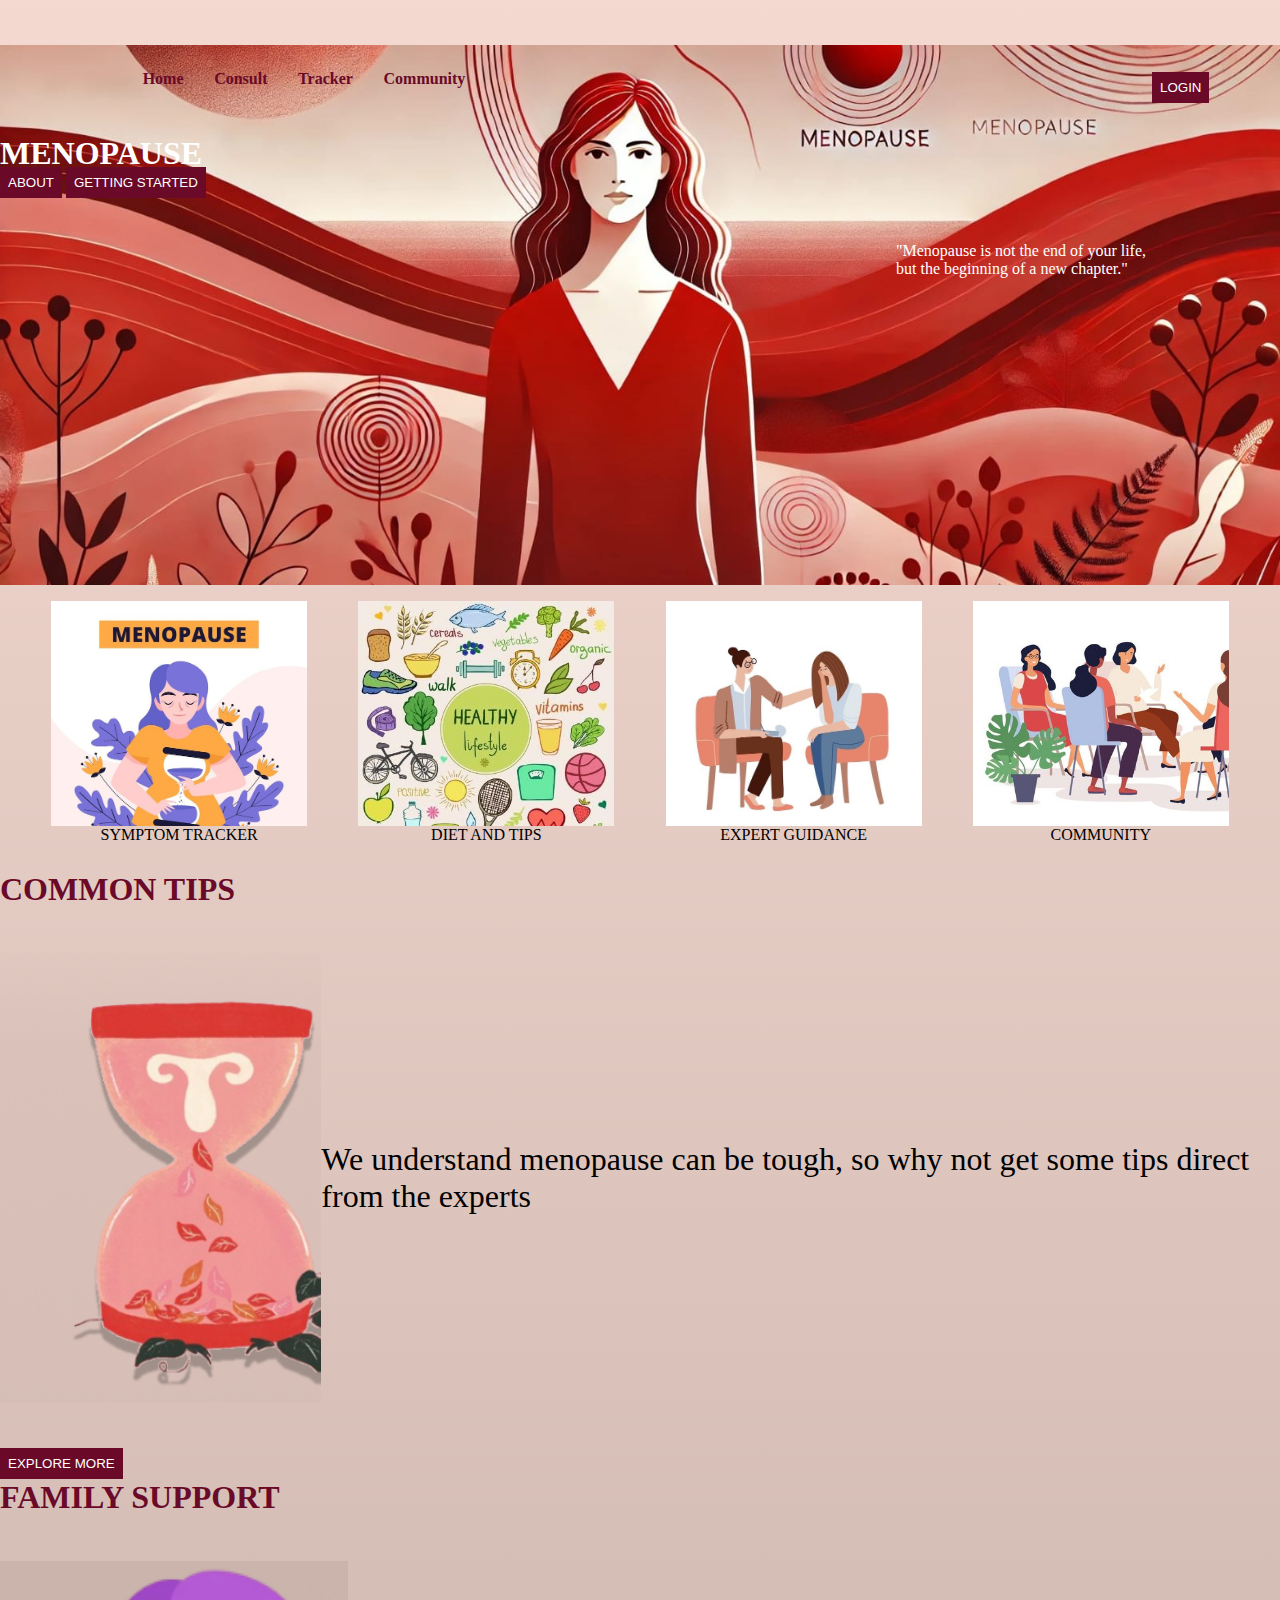
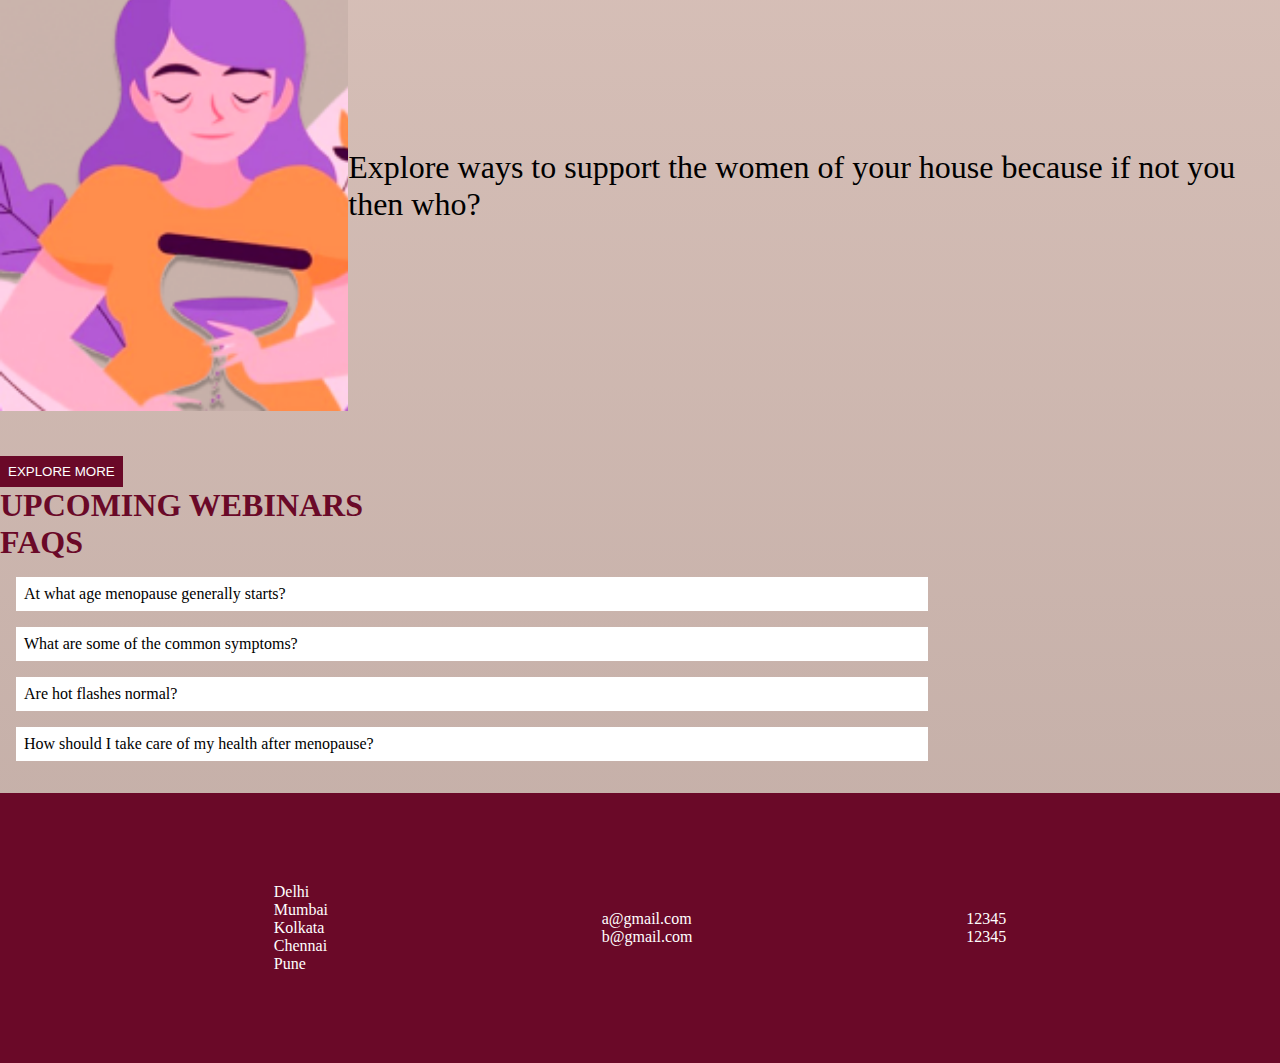
==== index.html @ 41a76913 "home-page-images-update" ====
<!DOCTYPE html>
<html lang="en">
<head>
    <meta charset="UTF-8">
    <meta name="viewport" content="width=device-width, initial-scale=1.0">
    <link rel="stylesheet" href="style.css">
    <title>Vultr</title>

</head>
<body>
<header id="header_home">
<h1 id="webname"> MENOPAUSE </h1>
<span id="webmessage">"Menopause is not the end of your life, <br>but the beginning of a new chapter." </span>
<div id="navbar">
<div> Home </div>
<div> Consult </div>
<div> Tracker </div>
<div> Community </div>
</div>

<a href="login.html"> <button class="login pink_button"> 
    LOGIN
</button></a>

<div>

    <button class="pink_button"> ABOUT </button>

    <button class="pink_button"> GETTING STARTED </button>

</div>


</header>

<main>

    <div id="features">

        <div class="feat1 featcommon"> 
            <div class="feat1-image"> </div>
              <div>SYMPTOM TRACKER  </div>

        </div>

        <div class="feat2 featcommon">   
            <div class="feat2-image"> </div> 
            DIET AND TIPS 
        
        </div>


        <div class="feat3 featcommon">  
            <div class="feat3-image"></div> 
            EXPERT GUIDANCE  </div>

        <div class="feat4 featcommon">   
            <div class="feat4-image"></div> COMMUNITY </div>

    </div>

    <div id="common_tips">
        <h1 class="pink_heading"> COMMON TIPS </h1>

        <div class="commont-tips-main-content features-elaborated-on-home-page">
        <div class="common-tips-main-image"> </div>
        <div> We understand menopause can be tough, so why not get some tips direct from the experts </div>
        </div>

        <a href="common_tips.html"> <button class="pink_button"> EXPLORE MORE </button></a>
         
    </div>

    <div id="family_support">
        <h1 class="pink_heading">FAMILY SUPPORT </h1>

        <div class="family-support-main-content features-elaborated-on-home-page">
            <div class="family-support-main-image"></div>
   <div>Explore ways to support the women of your house because if not you then who?</div>

         </div>
   <a href="familySupport.html"><button class="pink_button"> EXPLORE MORE</button></a>

    </div>

<div id="webinars">
<h1 class="pink_heading">UPCOMING WEBINARS</h1>
</div>

<div id="faq">
<h1 class="pink_heading"> FAQS </h1>
    <div class="faq1"> At what age menopause generally starts? </div>
    <div class="faq1"> What are some of the common symptoms? </div>
    <div class="faq1"> Are hot flashes normal?</div>
    <div class="faq1"> How should I take care of my health after menopause?</div>

</div>

</main>



    
<footer>

    <ul id="city_list">
        <li>Delhi</li>
        <li>Mumbai</li>
        <li>Kolkata</li>
        <li>Chennai</li>
        <li>Pune</li>
    </ul>

    <ul id="mail_list">
        <li>a@gmail.com</li>
        <li>b@gmail.com</li>
    </ul>

    <ul id="number_list">
        <li>12345</li>
        <li>12345</li>
    </ul>
</footer>

</body>


</html>
---- style.css ----
*{
    margin: 0;
    padding: 0;
}

body{
    background-image: linear-gradient(#F4D9D0,#C1ACA5);
    background-repeat: no-repeat;
}

#header_home{

    background-image: url(headerimg.jpeg);
    background-repeat: no-repeat;
    background-size: cover;
    background-position: center;
    height:60vh;
    margin-top: 5vh;
    color: white;
}

#webname{

    position: relative;
    top:10vh;
}

#webmessage{

    position: relative;
    top:10rem;
    left:70vw;
    
}

.pink_heading{
    color: #6A0928;
}

.pink_button{
    background-color: #6A0928;
    color: white;
    padding:0.5rem;

}

.faq1{
    background-color: white;
    margin: 1rem;
    padding: 0.5rem;
    width:70vw;
}

footer{

    background-color: #6A0928;
    color:white;
    display: flex;
    justify-content: space-evenly;
    align-items: center;
    height:30vh;
    margin-top: 2rem;
}

li{
    list-style: none;
}

#navbar{
    position: relative;
    bottom:3rem;
    left:7rem;
    display:flex;
    justify-content: space-evenly;
    width:30vw;
    color:#6A0928;
    font-weight: bolder;

}

.login{
   
    position: relative;
    right:-90vw;
    bottom:4rem;
    padding: 0.5rem;

}

#features{

    display: flex;
    justify-content: space-evenly;
}

#navbar_other{

    display:flex;
    justify-content: space-evenly;
    width:30vw;
    color:#6A0928;
    font-weight: bolder;
    position: relative;
    right:-60vw;
    bottom:2rem;
    align-items: center;
}

.login-container{
    margin-top: 10vh;
    margin-bottom: 10vh;
    position: relative;
    background-color: white;
    display: flex;
    position: relative;
    left: 20vw;
    width:60vw;
    height:45vh;
    
}

form{
    display:flex;
    flex-direction: column;
    justify-content: space-evenly;
    align-items: center;
}

.login-btn{
    width:4vw;
}

.pink-link{
    color:#6A0928;
    text-decoration: none;
}

.login-container-image{
    height:45vh;
    width:30vw;
    background-image:url("loginpage.jpg") ;
    background-size: cover;
}

.login-container-details{
    text-align: center;
    display: flex;
    flex-direction: column;
    justify-content: space-evenly;
    align-items: center;
    padding-left: 2rem;
}


.featcommon{
    display: flex;
    flex-direction: column;
    height:30vh;
    width:20vw;
    padding-top: 1rem;
    text-align: center;
}
.feat1-image{
    background-image: url("homepagefeature1.jpg");
    background-size: cover;
    height:25vh;
    width:20vw;
}

.feat2-image{
      background-image: url("dietandtipsimage.jpg");
    background-size: cover;
    height:25vh;
}

.feat3-image{
    background-image: url("expertadviceimage.jpg");
    background-size: cover;
    height:25vh;
}

.feat4-image{
    background-image: url("communitysupportimage.jpg");
    background-size: cover;
    height:25vh;
}
button{
    border: none;
}

.common-tips-main-image{

    background-image: url("common-tips-mains-image.png");
    height:50vh;
    width:30vw;
    background-size:cover;
    background-position-y: 50%;
    background-repeat: no-repeat;
    

}

.features-elaborated-on-home-page{
    height:60vh;
    display: flex;
    font-size: 2rem;
    align-items: center;
    justify-content: space-evenly;
     
}


.family-support-main-image{

    background-image: url("familys-support-main-image.png");
    height:50vh;
    width:30vw;
    background-size:cover;
}
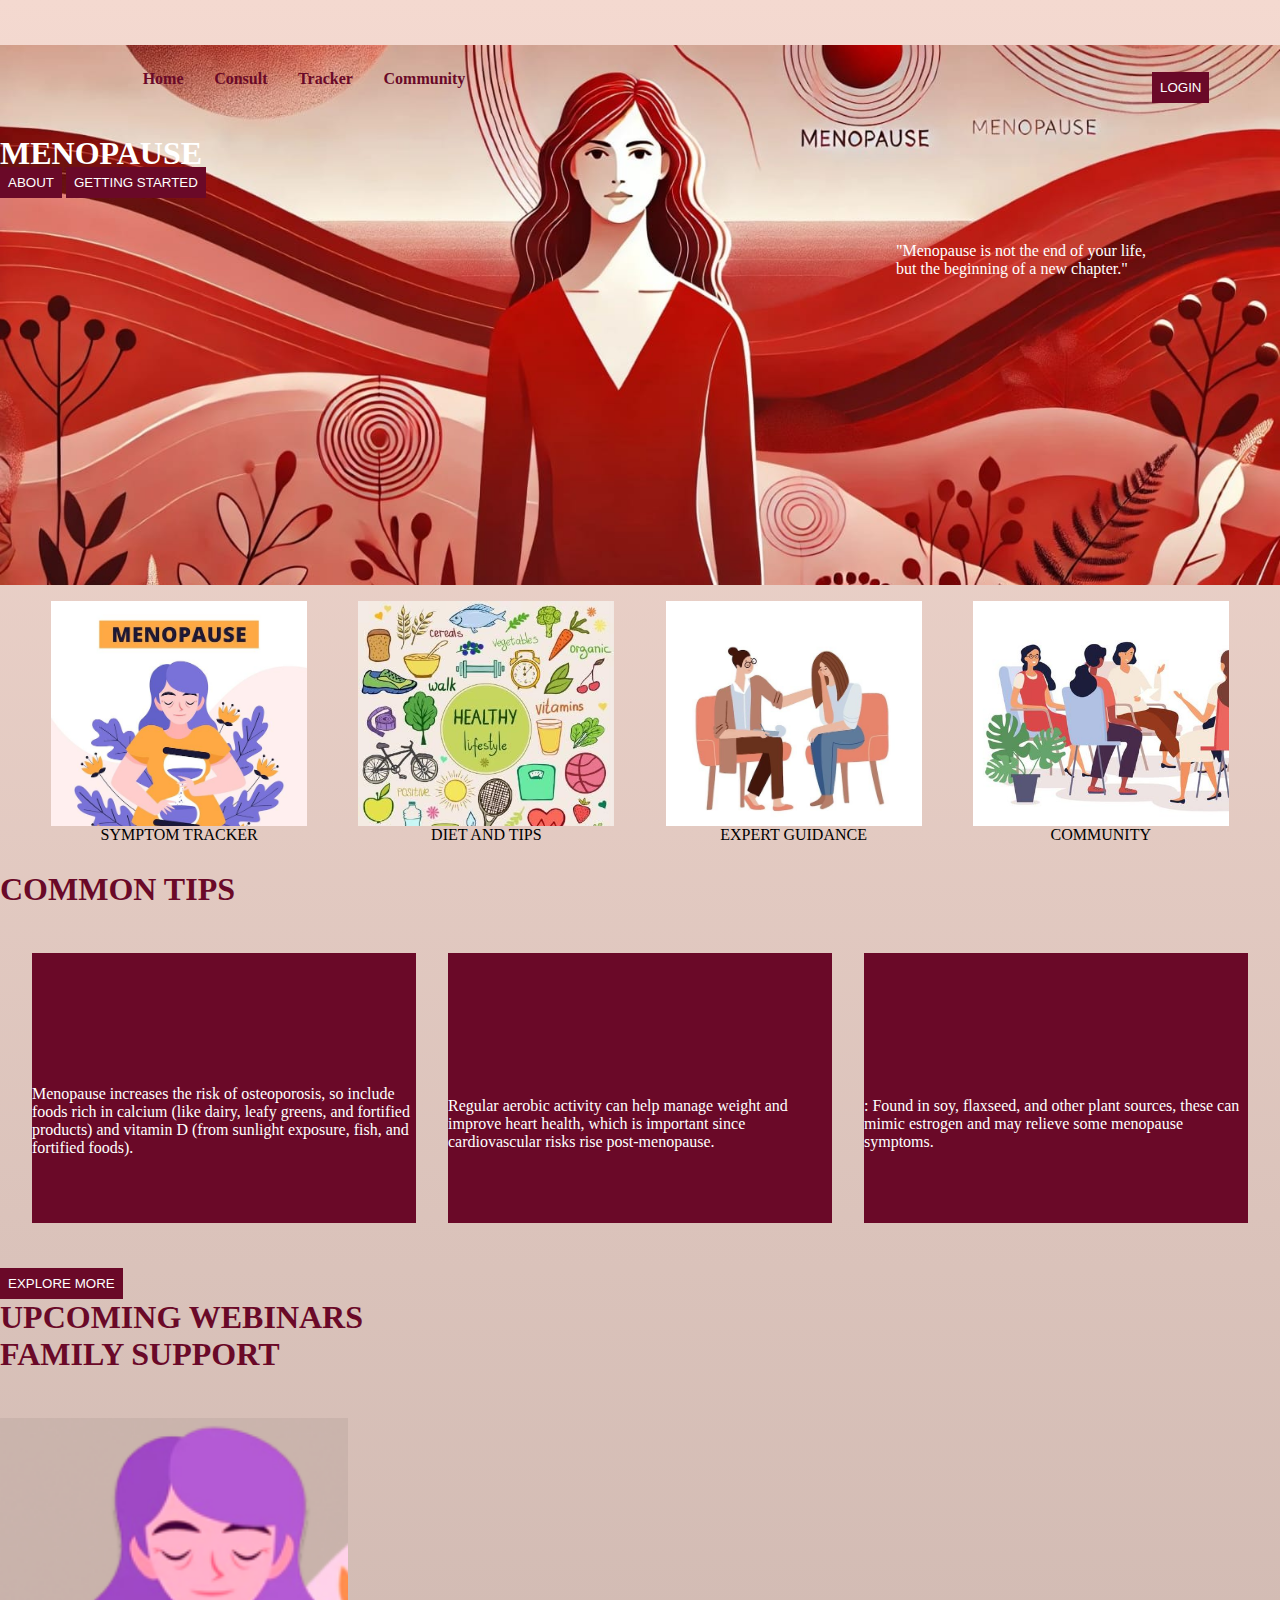
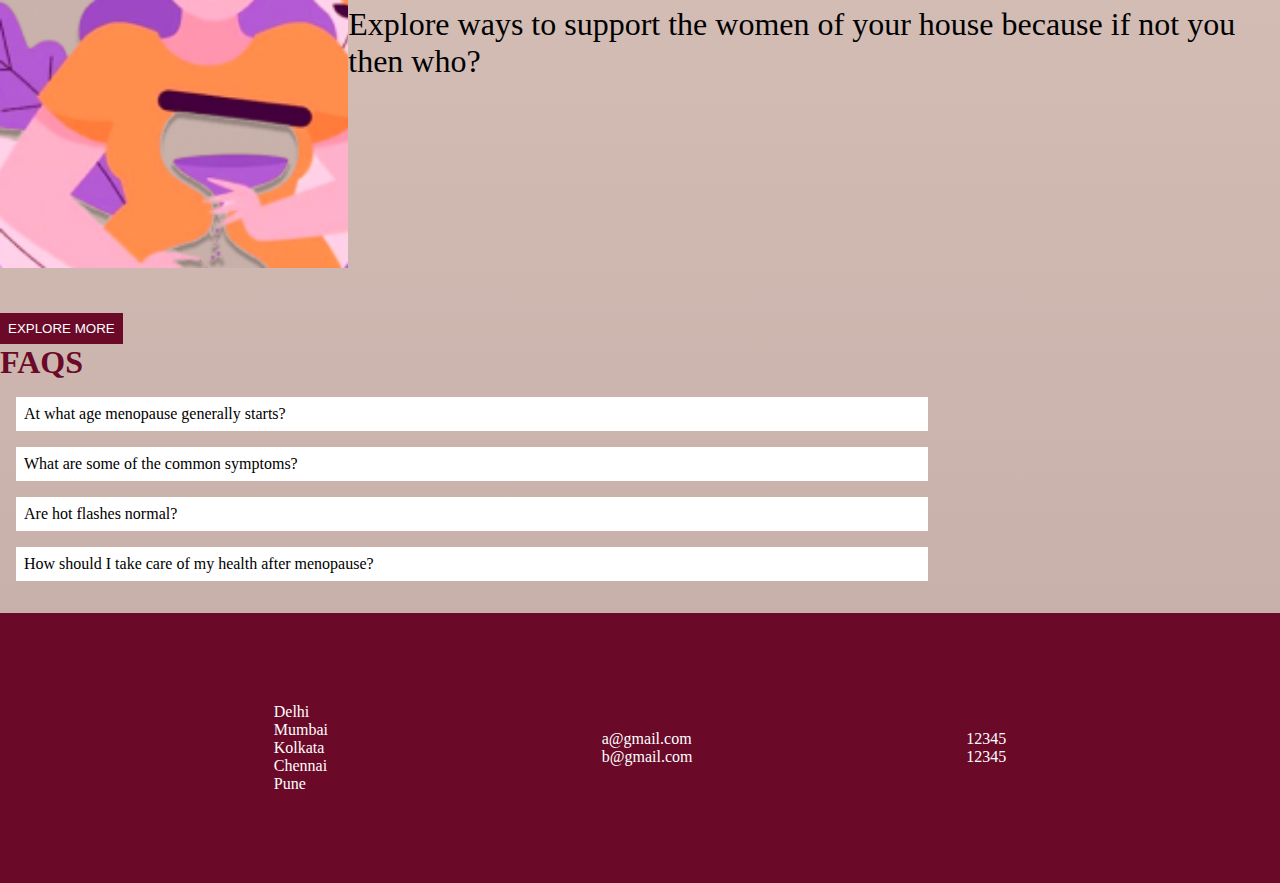
==== commit 29717f0f: "consult linked" ====
--- a/index.html
+++ b/index.html
@@ -13,9 +13,9 @@
 <span id="webmessage">"Menopause is not the end of your life, <br>but the beginning of a new chapter." </span>
 <div id="navbar">
 <div> Home </div>
-<div> Consult </div>
+<div> <a href="consult.html" class="pink-link">Consult</a> </div>
 <div> Tracker </div>
-<div> Community </div>
+<div><a href="community.html" class="pink-link"> Community</a> </div>
 </div>
 
 <a href="login.html"> <button class="login pink_button"> 
@@ -62,14 +62,55 @@
     <div id="common_tips">
         <h1 class="pink_heading"> COMMON TIPS </h1>
 
-        <div class="commont-tips-main-content features-elaborated-on-home-page">
+        <!--<div class="commont-tips-main-content features-elaborated-on-home-page">
+        
         <div class="common-tips-main-image"> </div>
         <div> We understand menopause can be tough, so why not get some tips direct from the experts </div>
+        </div>-->
+        
+        <div class="common-tips-horizontal-scroll">
+
+            <div class="common-tip-number">
+            <div></div> 
+            <div>Menopause increases the risk of osteoporosis, 
+                so include foods rich in calcium (like dairy, leafy greens, 
+                and fortified products) and vitamin D (from sunlight exposure,
+                 fish, and fortified foods).</div>
+            </div>
+
+             
+            <div class="common-tip-number">
+                <div></div> 
+                <div>Regular aerobic activity can help manage weight
+                     and improve heart health, which is important since
+                      cardiovascular risks rise post-menopause.</div>
+                </div>
+
+
+                <div class="common-tip-number">
+                    <div></div> 
+                    <div>: Found in soy, flaxseed, and other plant sources,
+                         these can mimic estrogen and may relieve some
+                          menopause symptoms.</div>
+                    </div>
+
+
         </div>
+
+
+
+
 
         <a href="common_tips.html"> <button class="pink_button"> EXPLORE MORE </button></a>
          
     </div>
+
+
+    <div id="webinars">
+        <h1 class="pink_heading">UPCOMING WEBINARS</h1>
+        </div>
+
+
 
     <div id="family_support">
         <h1 class="pink_heading">FAMILY SUPPORT </h1>
@@ -83,9 +124,7 @@
 
     </div>
 
-<div id="webinars">
-<h1 class="pink_heading">UPCOMING WEBINARS</h1>
-</div>
+
 
 <div id="faq">
 <h1 class="pink_heading"> FAQS </h1>
--- a/style.css
+++ b/style.css
@@ -218,3 +218,337 @@
     width:30vw;
     background-size:cover;
 }
+
+/*community support*/
+/* Mood Selector */
+.mood-selector {
+    text-align: center;
+    padding: 2rem;
+    background-color: #fff;
+    margin: 1rem;
+    border-radius: 10px;
+    box-shadow: 0 4px 8px rgba(0, 0, 0, 0.1);
+
+}
+
+.mood-selector h2 {
+    font-size: 1.5rem;
+    margin-bottom: 0.5rem;
+}
+
+.mood-options {
+    display: flex;
+    justify-content: center;
+    flex-wrap: wrap;
+    gap: 1rem;
+    margin-top: 1rem;
+}
+
+.mood-button {
+    padding: 0.5rem 1rem;
+    border-radius: 50px;
+    border: none;
+    background-color: #d0e6f2;
+    cursor: pointer;
+    font-size: 1rem;
+    transition: background-color 0.3s;
+}
+
+.mood-button:hover {
+    background-color: #a3cbe8;
+}
+
+/* Layout */
+.sidebar2  {
+    display: flex;
+    margin: 1rem;
+}
+
+.content {
+    flex: 3;
+    margin-right: 1rem;
+}
+
+.sidebar {
+    flex: 1;
+}
+
+
+/*community*/
+
+/*.COMMUNITYFORUM {
+    background-color: #fff;
+    padding: 1rem;
+    border-radius: 10px;
+    box-shadow: 0 4px 8px rgba(0, 0, 0, 0.1);
+
+}*/
+
+.COMMUNITYStories h2 {
+    font-size: 1.9rem;
+    margin-bottom: 2rem;
+    color: #530832;
+    margin-top: -2rem;
+    padding-top: min(0.099px);
+
+
+}
+
+.Story-content{
+    display: flex;
+    align-items: flex-start;
+    margin-bottom: 1rem;
+    flex-direction: row;
+
+
+
+}
+
+.Story-content img {
+    width: 150px;
+    height: 100px;
+    border-radius: 8px;
+    margin-right: 1rem;
+    margin-left: -2rem;
+
+}
+
+.Story-content h4 {
+    font-size: 1rem;
+    color: #333;
+}
+.Story-content {
+    padding: 0.5rem 0;
+    border-bottom: 1px solid #eee;
+}
+
+.Story-content li:hover {
+    color: rgba(87, 23, 23, 0.9); /* Reddit orange */
+}
+
+.Story-content p {
+    font-size: 0.9rem;
+    color: #666;
+}
+.sidebar2{
+    margin-top: 10px;
+    padding:20px;
+    background-color: #ffffff;
+    color: #821D30;
+    text-align: center;
+    justify-content: flex-end;
+    display: flex;
+}
+
+
+.grid-layout {
+    margin-top: 10px;
+    display: grid;
+    grid-template-columns: 200fr 20fr; /* Adjust column widths as needed */
+    grid-template-rows: auto; /* Adjust the row size */
+    gap: 20px; /* Space between column and row */
+
+}
+
+.column {
+    background-color: #fbf9f9;
+    color: #fff;
+    padding: 10rem;
+    text-align: center;
+    box-shadow: 0 4px 8px rgba(0, 0, 0, 0.1);
+    border-radius: 10px;
+}
+
+.row {
+    background-color: #ffffff;
+    color: #fff;
+    padding:5rem;
+    text-align: center;
+    box-shadow: 0 4px 8px rgba(0, 0, 0, 0.1);
+    border-radius: 10px;
+}
+
+
+
+/* Feed */
+.feed {
+    padding: 2rem;
+    background-color: #fff;
+    margin: 1rem;
+    border-radius: 10px;
+    box-shadow: 0 4px 8px rgba(0, 0, 0, 0.1);
+}
+
+.feed h2 {
+    font-size: 1.5rem;
+    margin-bottom: 1rem;
+}
+
+.post {
+    background-color: #f9f9f9;
+    padding: 1rem;
+    border-radius: 8px;
+    margin-bottom: 1rem;
+    box-shadow: 0 2px 4px rgba(0, 0, 0, 0.1);
+}
+
+
+.post2 {
+    background-color: #f9f9f9;
+    padding: 1rem;
+    border-radius: 8px;
+    margin-bottom: 1rem;
+    box-shadow: 0 2px 4px rgba(0, 0, 0, 0.1);
+}
+
+.post-info {
+    margin-top: 0.5rem;
+    color: #666;
+    font-size: 0.9rem;
+}
+
+/* community to join */
+.community-content {
+    background-color:#FFC5D0;
+    padding: 1rem;
+    margin: 1rem;
+    border-radius: 10px;
+    box-shadow: 0 4px 8px rgba(0, 0, 0, 0.1);
+
+}
+
+.community-content h3 {
+    font-size: 1.2rem;
+    margin-bottom: 1rem;
+}
+
+.community-pages {
+    padding: 0.5rem 0;
+    border-bottom: 1px solid #eee;
+}
+
+.community-pages h4 {
+    font-size: 1rem;
+    color: #333;
+}
+
+.community-pages p {
+    font-size: 0.9rem;
+    color: #666;
+}
+
+.pink_button_Community{
+    background-color: #6A0928;
+    color: white;
+    padding:0.5rem;
+    border-radius: 10px;
+    box-shadow: 0 4px 8px rgba(0, 0, 0, 0.1);
+}
+
+
+
+
+/*reddit like*/
+.navbar-for-feed {
+    background-color: #ffffff;
+    padding: 10px 50px;
+    display: flex;
+    align-items: center;
+    justify-content: space-between;
+    border-bottom: 1px solid #ddd;
+    margin-top: -10rem;
+    margin-left: -10rem;
+}
+
+.navbar-for-feed h1 {
+    margin: 0;
+    color: #ff4500; /* Reddit orange */
+}
+
+.navbar-for-feed input[type="text"] {
+    width: 300px;
+    padding: 5px;
+    border: 1px solid #ddd;
+    border-radius: 5px;
+}
+
+.container-for-feed {
+    display: flex;
+    margin: 20px;
+    color: #530832;
+
+
+}
+
+.sidebar-for-feed {
+    width: 250px;
+    background-color: #ffffff;
+    border: 1px solid #ddd;
+    padding: 15px;
+    border-radius: 5px;
+    margin-right: 20px;
+    margin-left: -10rem;
+}
+
+.sidebar-for-feed ul {
+    list-style-type: none;
+}
+
+.sidebar-for-feed li {
+    margin: 10px 0;
+    cursor: pointer;
+}
+
+.sidebar-for-feed li:hover {
+    color: rgb(161, 44, 44); /* Reddit orange */
+}
+
+.main-content-for-feed {
+    flex: 1;
+}
+
+.post-for-feed {
+    background-color: #ffffff;
+    margin-bottom: 20px;
+    padding: 150px;
+    border: 1px solid #ddd;
+    border-radius: 50px;
+
+}
+
+.post-for-feed h2 {
+    color: #333;
+    margin-bottom: 10px;
+}
+
+.post-for-feed p {
+    color: #555;
+}
+
+
+/* Responsive */
+@media (max-width: 768px) {
+    .mood-options {
+        flex-direction: column;
+    }
+}
+
+.common-tips-horizontal-scroll{
+
+    display: flex;
+    justify-content: space-evenly;
+    align-items: center;
+    padding-top: 5vh;
+    padding-bottom: 5vh;
+    color: white;
+}
+
+.common-tip-number{
+    background-color: #6A0928;
+    display: flex;
+    flex-direction: column;
+    justify-content: space-evenly;
+
+    height:30vh;
+    width:30vw;
+}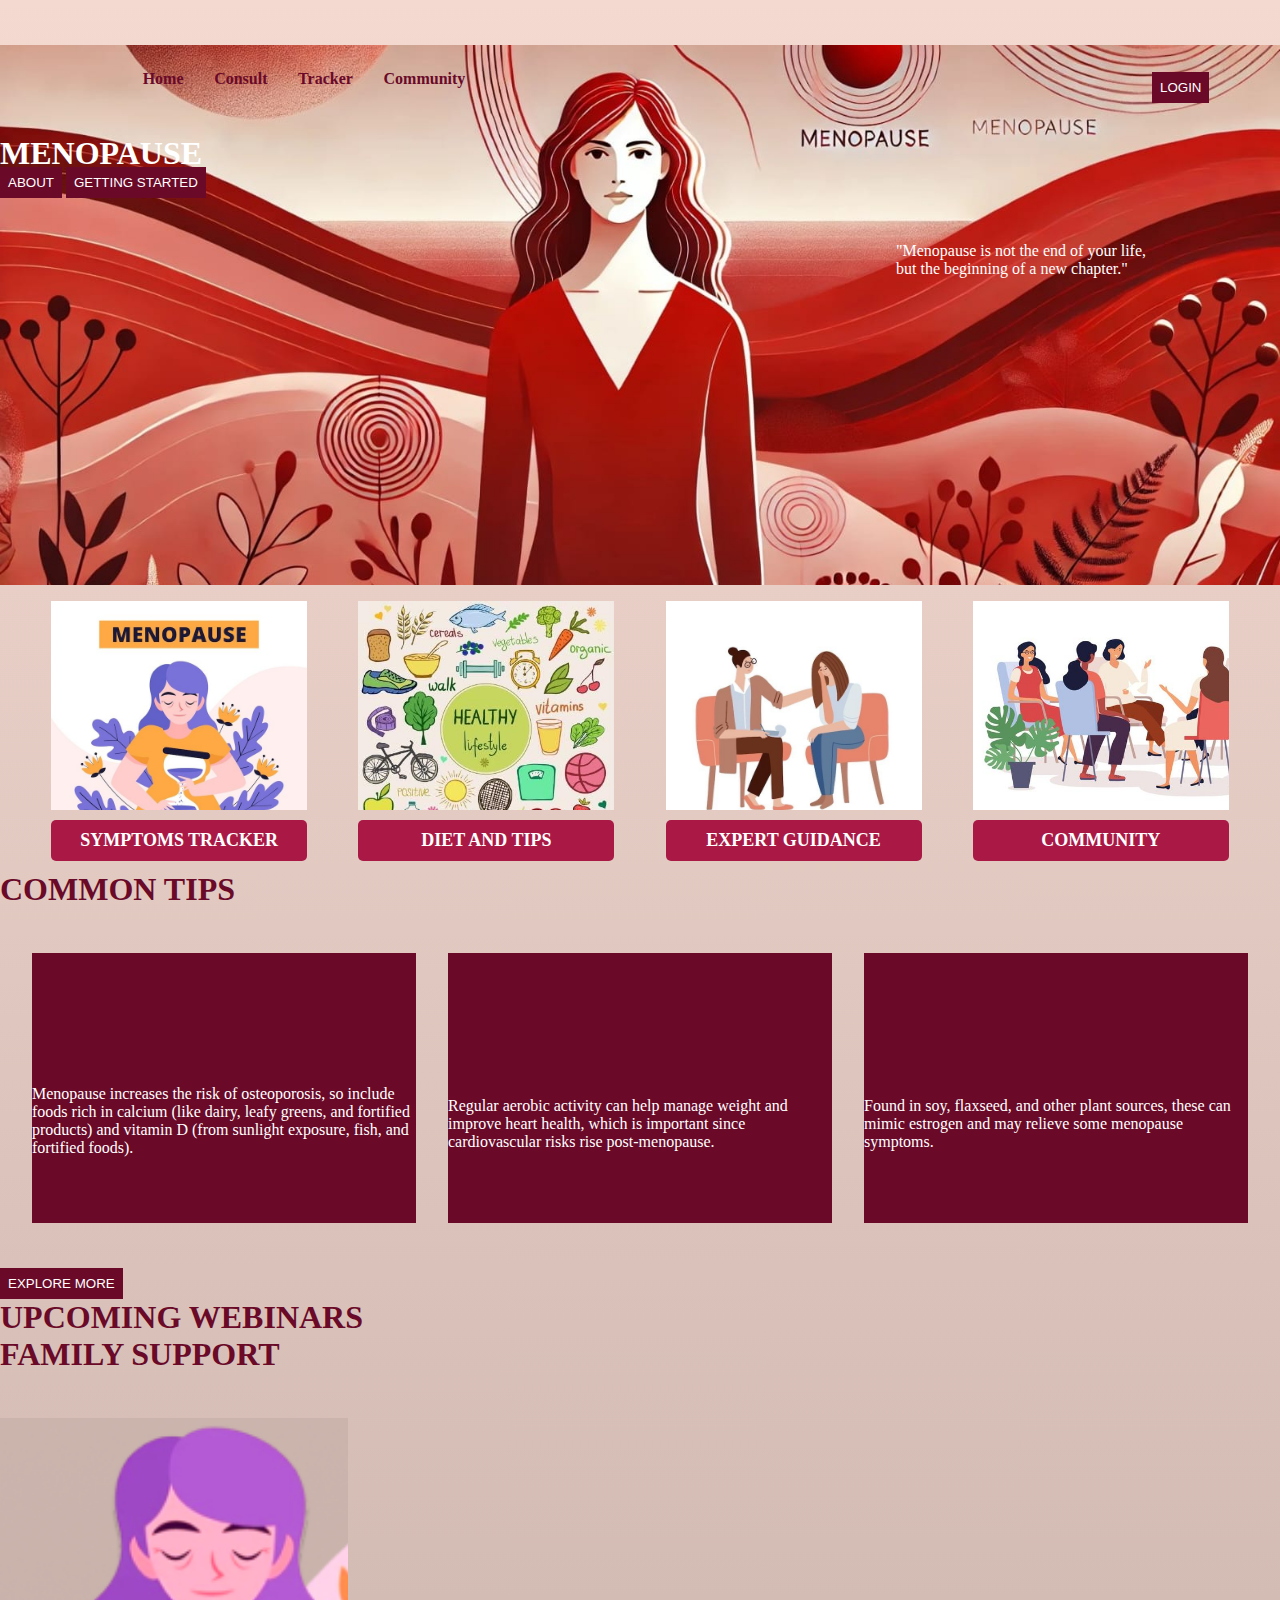
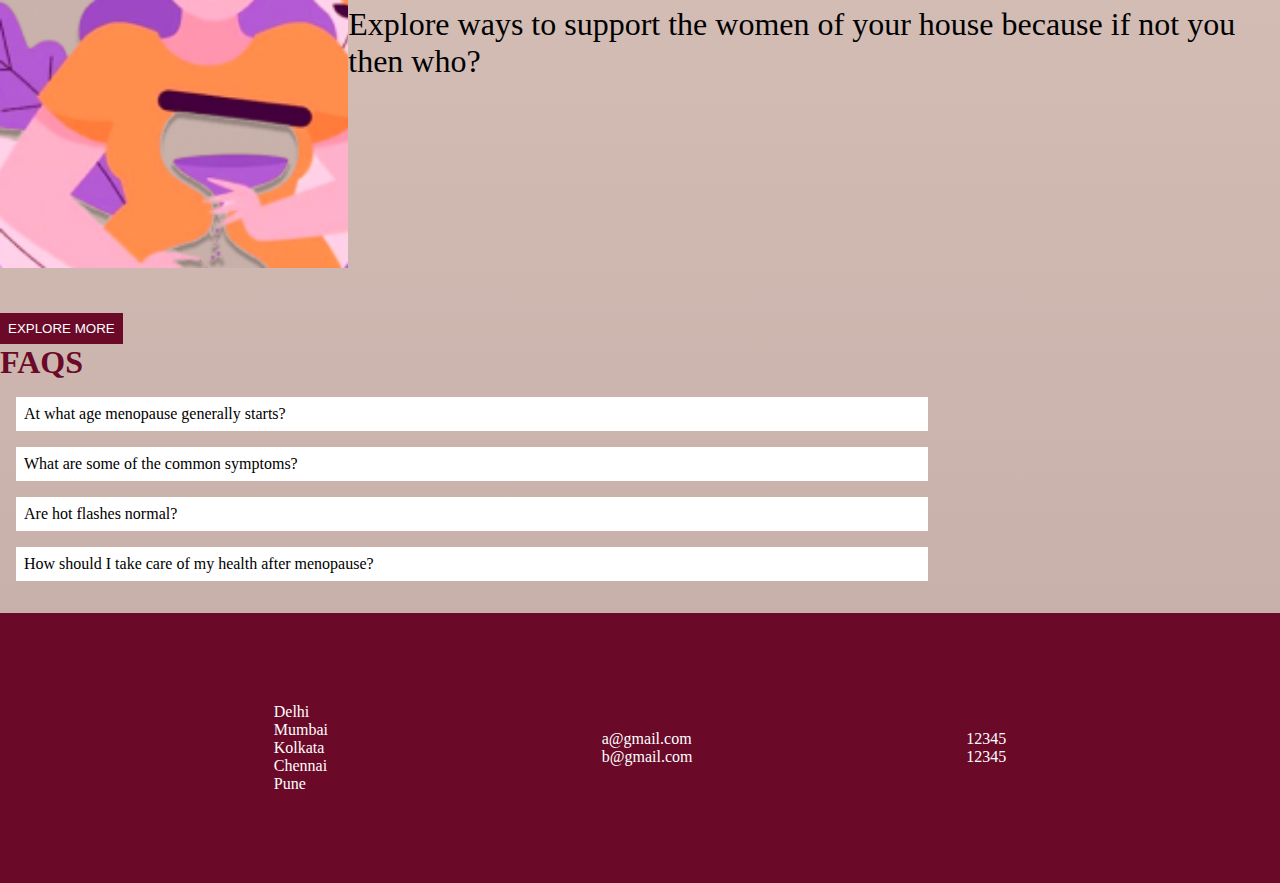
==== commit 5aa83bf4: "Updated" ====
--- a/index.html
+++ b/index.html
@@ -5,7 +5,6 @@
     <meta name="viewport" content="width=device-width, initial-scale=1.0">
     <link rel="stylesheet" href="style.css">
     <title>Vultr</title>
-
 </head>
 <body>
 <header id="header_home">
@@ -23,14 +22,9 @@
 </button></a>
 
 <div>
-
     <button class="pink_button"> ABOUT </button>
-
     <button class="pink_button"> GETTING STARTED </button>
-
 </div>
-
-
 </header>
 
 <main>
@@ -39,109 +33,81 @@
 
         <div class="feat1 featcommon"> 
             <div class="feat1-image"> </div>
-              <div>SYMPTOM TRACKER  </div>
-
+            <!-- Tracker CTA Button -->
+            <a href="tracker.html" class="cta-button"> SYMPTOMS TRACKER </a>
         </div>
 
         <div class="feat2 featcommon">   
             <div class="feat2-image"> </div> 
-            DIET AND TIPS 
-        
+            <!-- Diet and Tips CTA Button -->
+            <a href="diet_and_tips.html" class="cta-button"> DIET AND TIPS </a>
         </div>
-
 
         <div class="feat3 featcommon">  
             <div class="feat3-image"></div> 
-            EXPERT GUIDANCE  </div>
+            <!-- Expert Guidance CTA Button -->
+            <a href="expert_guidance.html" class="cta-button"> EXPERT GUIDANCE </a>
+        </div>
 
         <div class="feat4 featcommon">   
-            <div class="feat4-image"></div> COMMUNITY </div>
+            <div class="feat4-image"></div> 
+            <!-- Community CTA Button -->
+            <a href="community.html" class="cta-button"> COMMUNITY </a>
+        </div>
 
     </div>
 
     <div id="common_tips">
         <h1 class="pink_heading"> COMMON TIPS </h1>
-
-        <!--<div class="commont-tips-main-content features-elaborated-on-home-page">
-        
-        <div class="common-tips-main-image"> </div>
-        <div> We understand menopause can be tough, so why not get some tips direct from the experts </div>
-        </div>-->
-        
         <div class="common-tips-horizontal-scroll">
-
             <div class="common-tip-number">
-            <div></div> 
-            <div>Menopause increases the risk of osteoporosis, 
-                so include foods rich in calcium (like dairy, leafy greens, 
-                and fortified products) and vitamin D (from sunlight exposure,
-                 fish, and fortified foods).</div>
+                <div></div> 
+                <div>Menopause increases the risk of osteoporosis, 
+                    so include foods rich in calcium (like dairy, leafy greens, 
+                    and fortified products) and vitamin D (from sunlight exposure,
+                    fish, and fortified foods).</div>
             </div>
-
-             
             <div class="common-tip-number">
                 <div></div> 
                 <div>Regular aerobic activity can help manage weight
-                     and improve heart health, which is important since
-                      cardiovascular risks rise post-menopause.</div>
-                </div>
-
-
-                <div class="common-tip-number">
-                    <div></div> 
-                    <div>: Found in soy, flaxseed, and other plant sources,
-                         these can mimic estrogen and may relieve some
-                          menopause symptoms.</div>
-                    </div>
-
-
+                    and improve heart health, which is important since
+                    cardiovascular risks rise post-menopause.</div>
+            </div>
+            <div class="common-tip-number">
+                <div></div> 
+                <div>Found in soy, flaxseed, and other plant sources,
+                    these can mimic estrogen and may relieve some
+                    menopause symptoms.</div>
+            </div>
         </div>
 
-
-
-
-
         <a href="common_tips.html"> <button class="pink_button"> EXPLORE MORE </button></a>
-         
     </div>
-
 
     <div id="webinars">
         <h1 class="pink_heading">UPCOMING WEBINARS</h1>
-        </div>
-
-
+    </div>
 
     <div id="family_support">
         <h1 class="pink_heading">FAMILY SUPPORT </h1>
-
         <div class="family-support-main-content features-elaborated-on-home-page">
             <div class="family-support-main-image"></div>
-   <div>Explore ways to support the women of your house because if not you then who?</div>
-
-         </div>
-   <a href="familySupport.html"><button class="pink_button"> EXPLORE MORE</button></a>
-
+            <div>Explore ways to support the women of your house because if not you then who?</div>
+        </div>
+        <a href="familySupport.html"><button class="pink_button"> EXPLORE MORE</button></a>
     </div>
 
-
-
-<div id="faq">
-<h1 class="pink_heading"> FAQS </h1>
-    <div class="faq1"> At what age menopause generally starts? </div>
-    <div class="faq1"> What are some of the common symptoms? </div>
-    <div class="faq1"> Are hot flashes normal?</div>
-    <div class="faq1"> How should I take care of my health after menopause?</div>
-
-</div>
+    <div id="faq">
+        <h1 class="pink_heading"> FAQS </h1>
+        <div class="faq1"> At what age menopause generally starts? </div>
+        <div class="faq1"> What are some of the common symptoms? </div>
+        <div class="faq1"> Are hot flashes normal?</div>
+        <div class="faq1"> How should I take care of my health after menopause?</div>
+    </div>
 
 </main>
 
-
-
-    
 <footer>
-
     <ul id="city_list">
         <li>Delhi</li>
         <li>Mumbai</li>
@@ -162,6 +128,4 @@
 </footer>
 
 </body>
-
-
-</html>+</html>
--- a/style.css
+++ b/style.css
@@ -51,6 +51,25 @@
     padding: 0.5rem;
     width:70vw;
 }
+
+.cta-button {
+    display: inline-block;
+    padding: 10px 20px;
+    background-color: #AA1945; /* Customize button background color */
+    color: #fff; /* Button text color */
+    text-align: center;
+    font-size: 18px;
+    font-weight: bold;
+    text-decoration: none; /* Remove underline */
+    border-radius: 5px; /* Rounded corners */
+    margin: 10px 0;
+    transition: background-color 0.3s ease;
+}
+
+.cta-button:hover {
+    background-color: #f2a0c0; /* Change background color on hover */
+}
+
 
 footer{
 
@@ -551,4 +570,62 @@
 
     height:30vh;
     width:30vw;
+}
+
+.doctors{
+
+    height:40vh;
+    width:30vw;
+    background-color: white;
+    margin: 0.5rem;
+}
+
+.doctor-section{
+    display: flex;
+    flex-direction: column;
+    justify-content: space-evenly;
+}
+
+.doctor-subsection{
+    display: flex;
+    flex-direction: row;
+    justify-content: space-evenly;
+
+}
+
+.doc-sec-main-head{
+
+    display: flex;
+    justify-content: space-evenly;
+    align-items: center;
+    margin-bottom: 2rem;
+}
+
+.doctor-search-box{
+    width:30vw;
+    height:1rem;
+    border: none;
+    border-radius: 0 5% 5% 0;
+}
+
+
+.doc-sec-main{
+    display:flex;
+    justify-content: space-evenly;
+}
+
+.left-doctor-section{
+      width:25vw;
+      height:130vh;
+      background-color: white;
+      margin-top: 0.5rem;
+
+}
+
+.doctor-types{
+    display: flex;
+    flex-direction: column;
+    justify-content: space-evenly;
+    height: 100vh;
+    padding: 1rem;
 }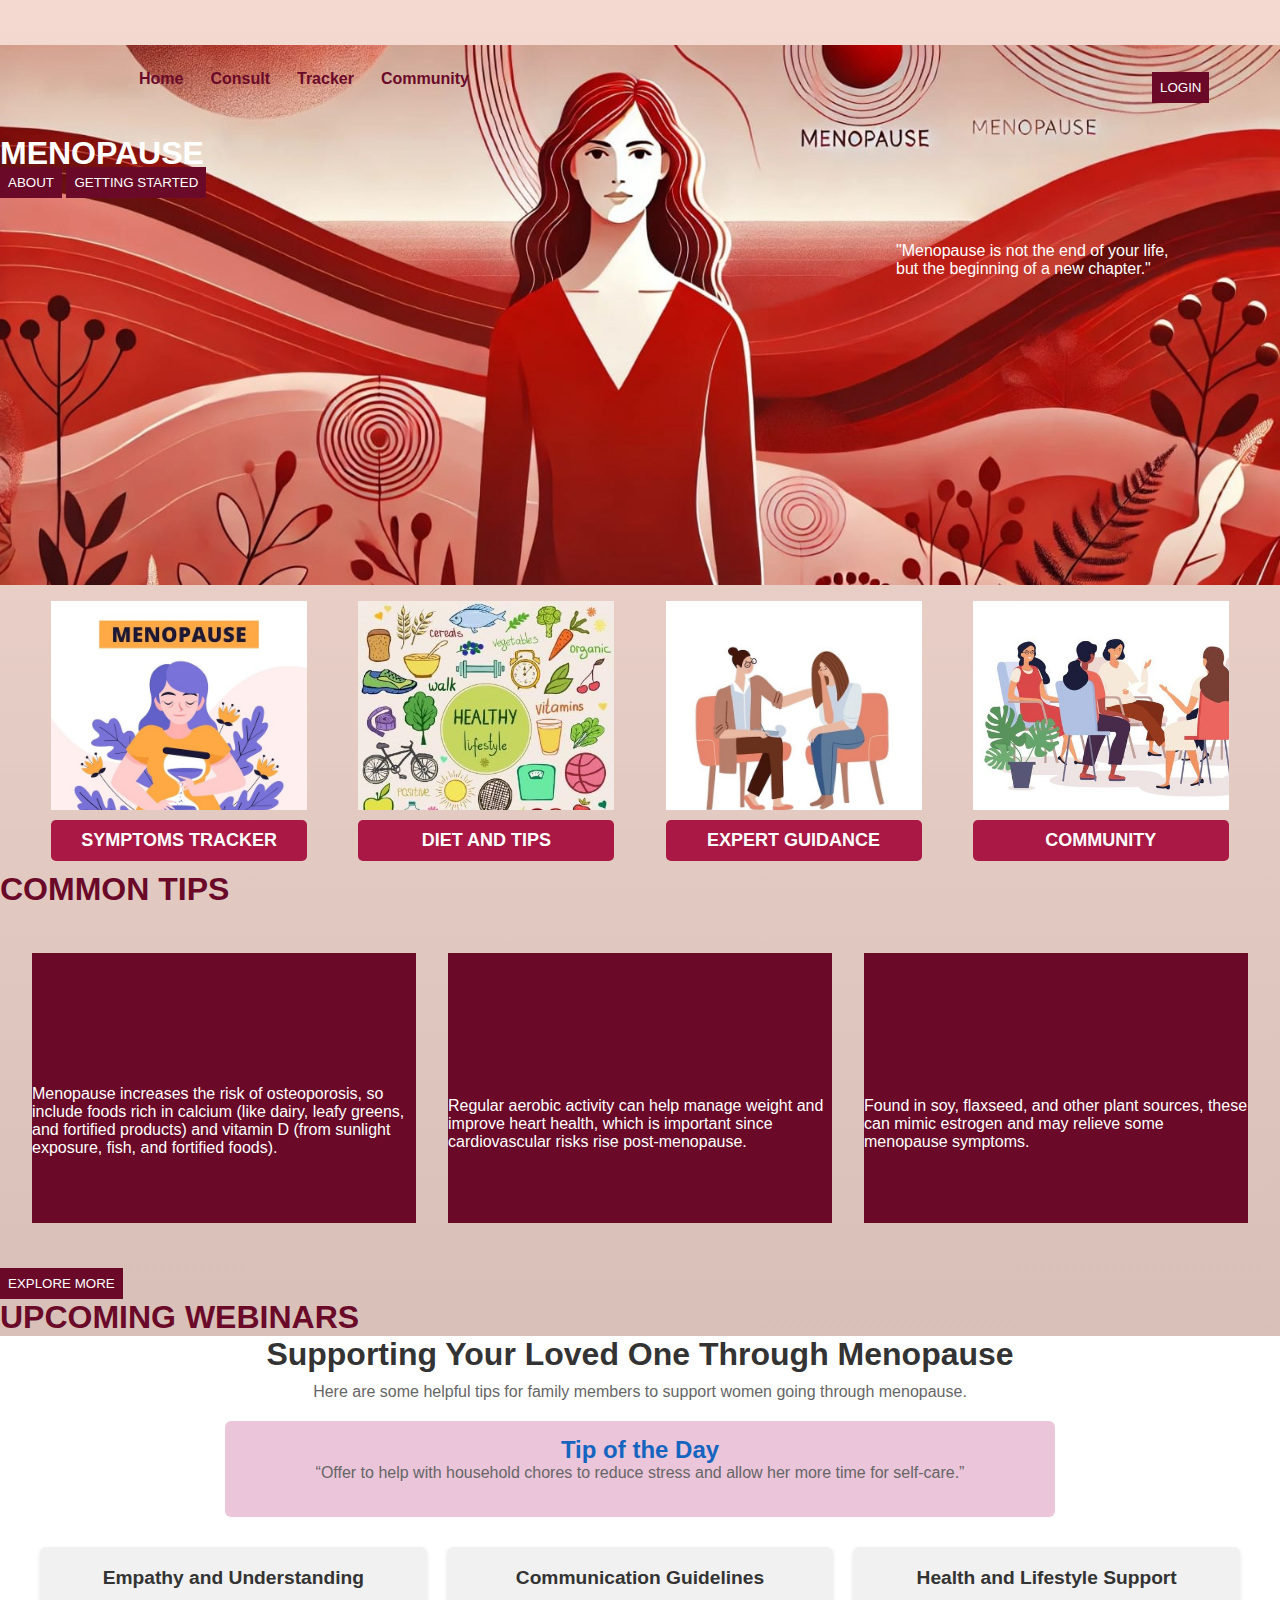
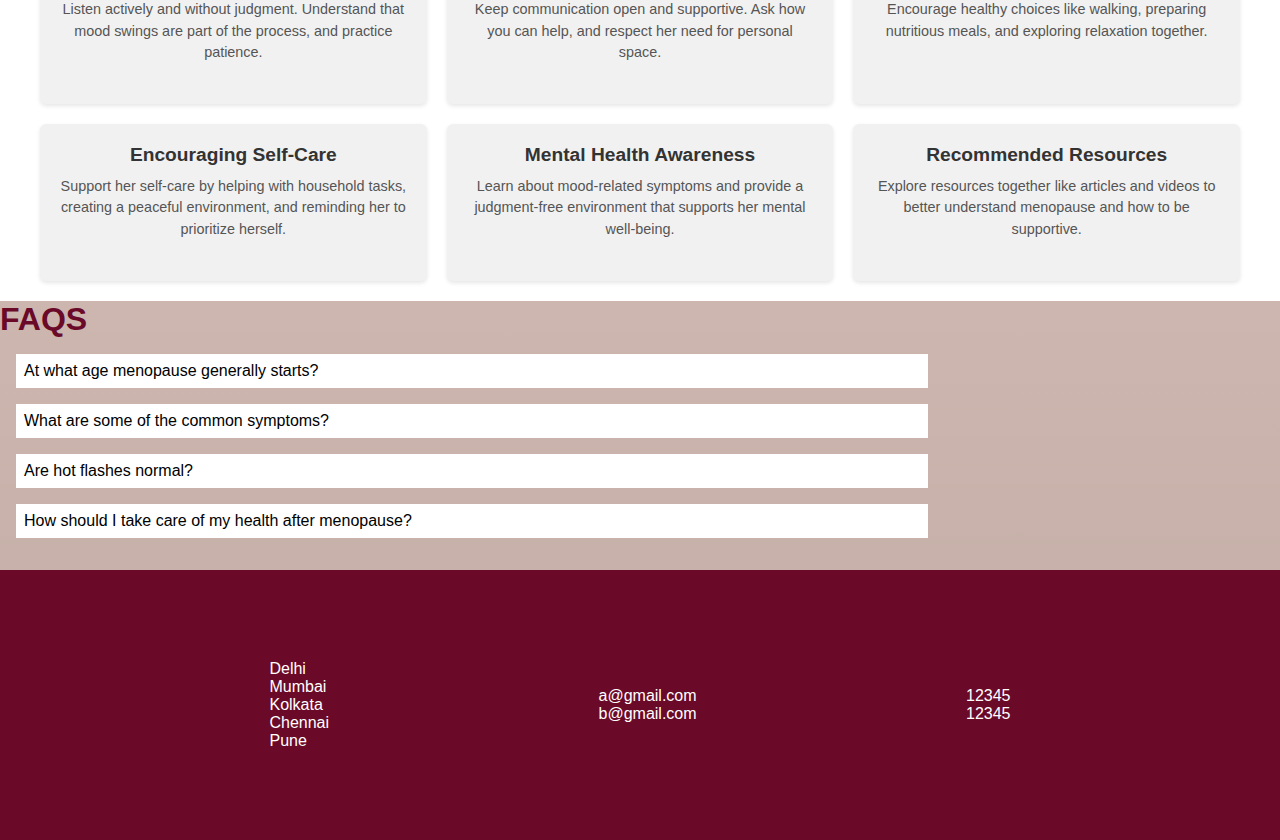
==== commit fa2a74a1: "Family page" ====
--- a/index.html
+++ b/index.html
@@ -13,7 +13,7 @@
 <div id="navbar">
 <div> Home </div>
 <div> <a href="consult.html" class="pink-link">Consult</a> </div>
-<div> Tracker </div>
+<div><a href="tracker.html" class="pink-link"> Tracker</a> </div>
 <div><a href="community.html" class="pink-link"> Community</a> </div>
 </div>
 
@@ -46,7 +46,7 @@
         <div class="feat3 featcommon">  
             <div class="feat3-image"></div> 
             <!-- Expert Guidance CTA Button -->
-            <a href="expert_guidance.html" class="cta-button"> EXPERT GUIDANCE </a>
+            <a href="consult.html" class="cta-button"> EXPERT GUIDANCE </a>
         </div>
 
         <div class="feat4 featcommon">   
@@ -88,14 +88,42 @@
         <h1 class="pink_heading">UPCOMING WEBINARS</h1>
     </div>
 
-    <div id="family_support">
-        <h1 class="pink_heading">FAMILY SUPPORT </h1>
-        <div class="family-support-main-content features-elaborated-on-home-page">
-            <div class="family-support-main-image"></div>
-            <div>Explore ways to support the women of your house because if not you then who?</div>
+    <section class="family-support">
+        <h1>Supporting Your Loved One Through Menopause</h1>
+        <p>Here are some helpful tips for family members to support women going through menopause.</p>
+
+        <div class="tip-of-day">
+            <h2>Tip of the Day</h2>
+            <p>“Offer to help with household chores to reduce stress and allow her more time for self-care.”</p>
         </div>
-        <a href="familySupport.html"><button class="pink_button"> EXPLORE MORE</button></a>
-    </div>
+
+        <div class="tips-container">
+            <div class="tip-card">
+                <h3>Empathy and Understanding</h3>
+                <p>Listen actively and without judgment. Understand that mood swings are part of the process, and practice patience.</p>
+            </div>
+            <div class="tip-card">
+                <h3>Communication Guidelines</h3>
+                <p>Keep communication open and supportive. Ask how you can help, and respect her need for personal space.</p>
+            </div>
+            <div class="tip-card">
+                <h3>Health and Lifestyle Support</h3>
+                <p>Encourage healthy choices like walking, preparing nutritious meals, and exploring relaxation together.</p>
+            </div>
+            <div class="tip-card">
+                <h3>Encouraging Self-Care</h3>
+                <p>Support her self-care by helping with household tasks, creating a peaceful environment, and reminding her to prioritize herself.</p>
+            </div>
+            <div class="tip-card">
+                <h3>Mental Health Awareness</h3>
+                <p>Learn about mood-related symptoms and provide a judgment-free environment that supports her mental well-being.</p>
+            </div>
+            <div class="tip-card">
+                <h3>Recommended Resources</h3>
+                <p>Explore resources together like articles and videos to better understand menopause and how to be supportive.</p>
+            </div>
+        </div>
+    </section>
 
     <div id="faq">
         <h1 class="pink_heading"> FAQS </h1>
@@ -129,3 +157,4 @@
 
 </body>
 </html>
+
--- a/style.css
+++ b/style.css
@@ -70,6 +70,78 @@
     background-color: #f2a0c0; /* Change background color on hover */
 }
 
+/* style.css */
+
+body {
+    font-family: Arial, sans-serif;
+    margin: 0;
+    padding: 0;
+    background-color: #f4f4f9;
+}
+
+.family-support {
+    width: 100%;
+    padding: 0px;
+    padding-bottom: 20px;
+    background-color: #ffffff;
+    text-align: center;
+}
+
+.family-support h1 {
+    color: #333;
+    margin-bottom: 10px;
+}
+
+.family-support p {
+    color: #666;
+    margin-bottom: 20px;
+}
+
+.tip-of-day {
+    background-color: #ebc5d9ff;
+    padding: 15px;
+    border-radius: 6px;
+    margin-bottom: 30px;
+    max-width: 800px;
+    margin-left: auto;
+    margin-right: auto;
+}
+
+.tip-of-day h2 {
+    color: #1565c0;
+}
+
+.tips-container {
+    display: grid;
+    grid-template-columns: repeat(3, 1fr);
+    gap: 20px;
+    max-width: 1200px;
+    margin: 0 auto;
+}
+
+.tip-card {
+    background-color: #f1f1f1;
+    padding: 20px;
+    border-radius: 6px;
+    box-shadow: 0 2px 4px rgba(0, 0, 0, 0.1);
+    transition: transform 0.2s;
+}
+
+.tip-card:hover {
+    transform: scale(1.05);
+}
+
+.tip-card h3 {
+    color: #333;
+    font-size: 1.2em;
+    margin-bottom: 10px;
+}
+
+.tip-card p {
+    color: #555;
+    font-size: 0.9em;
+    line-height: 1.5;
+}
 
 footer{
 
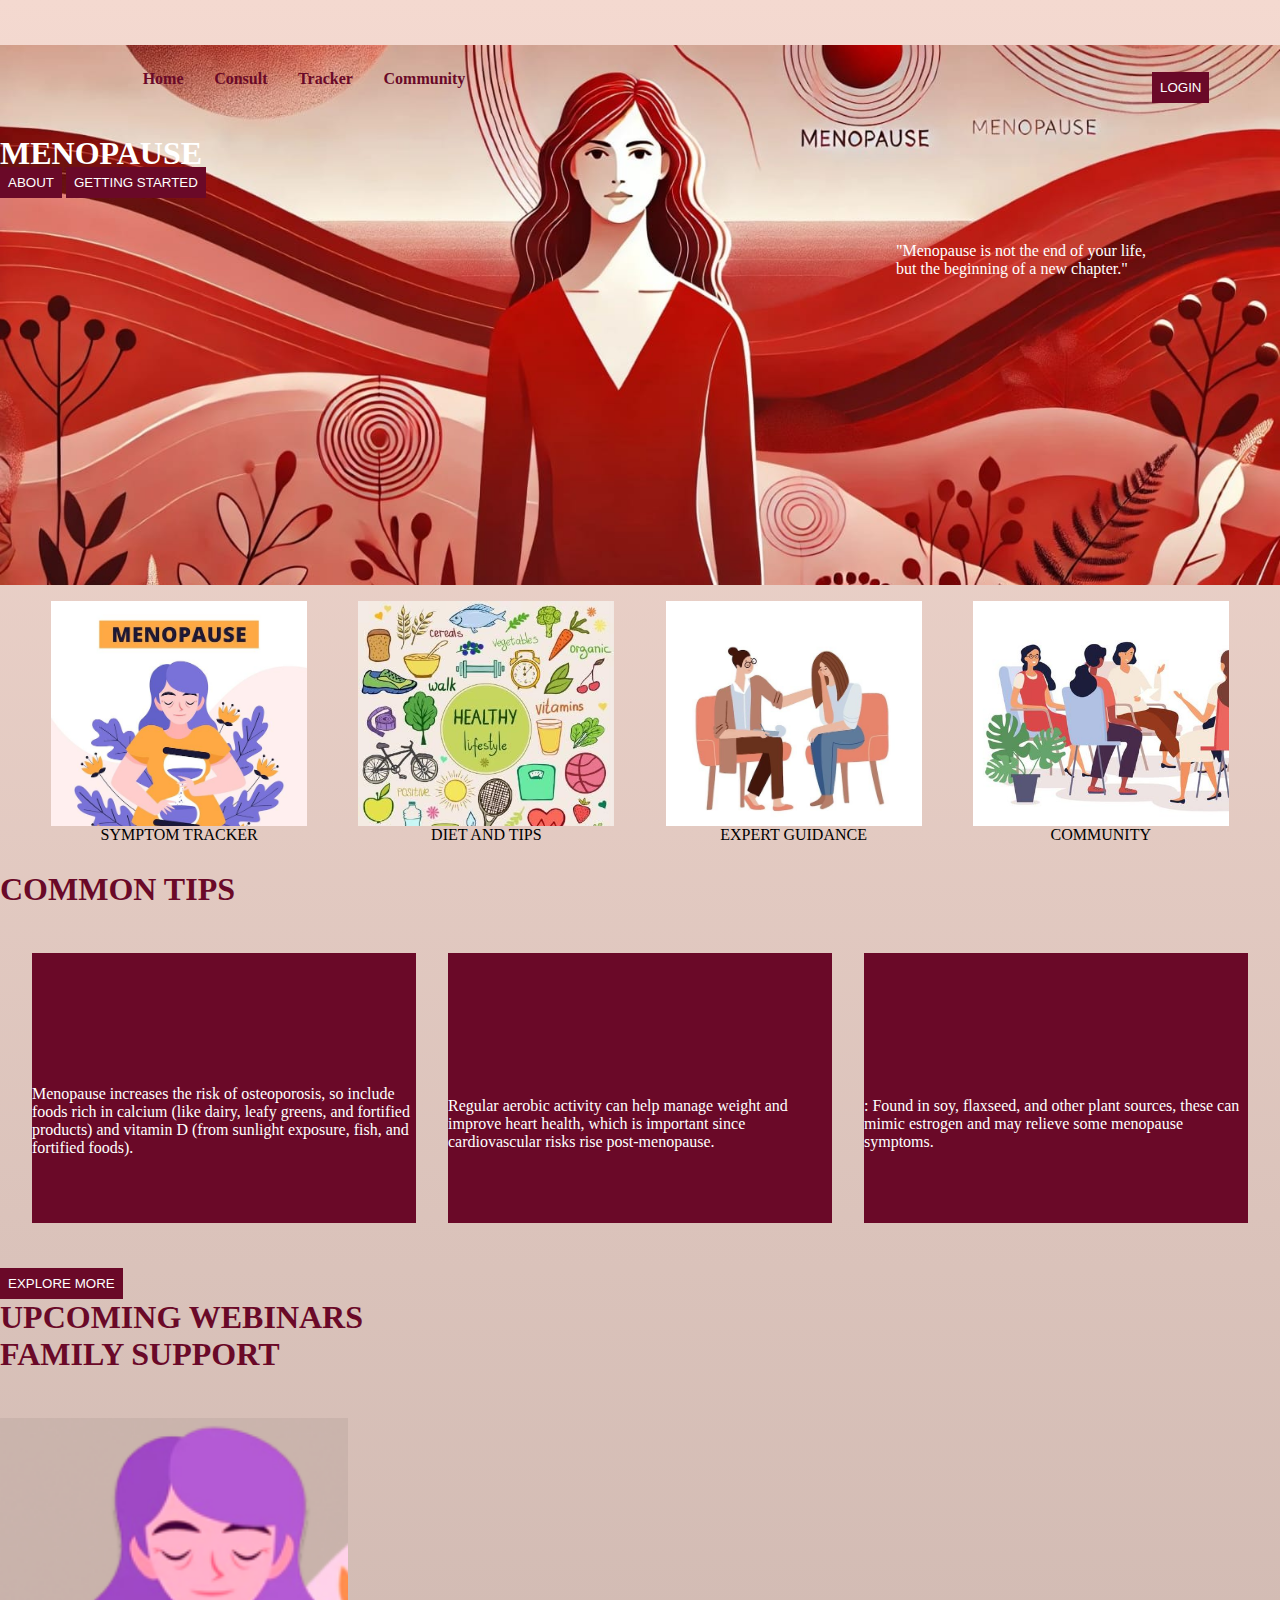
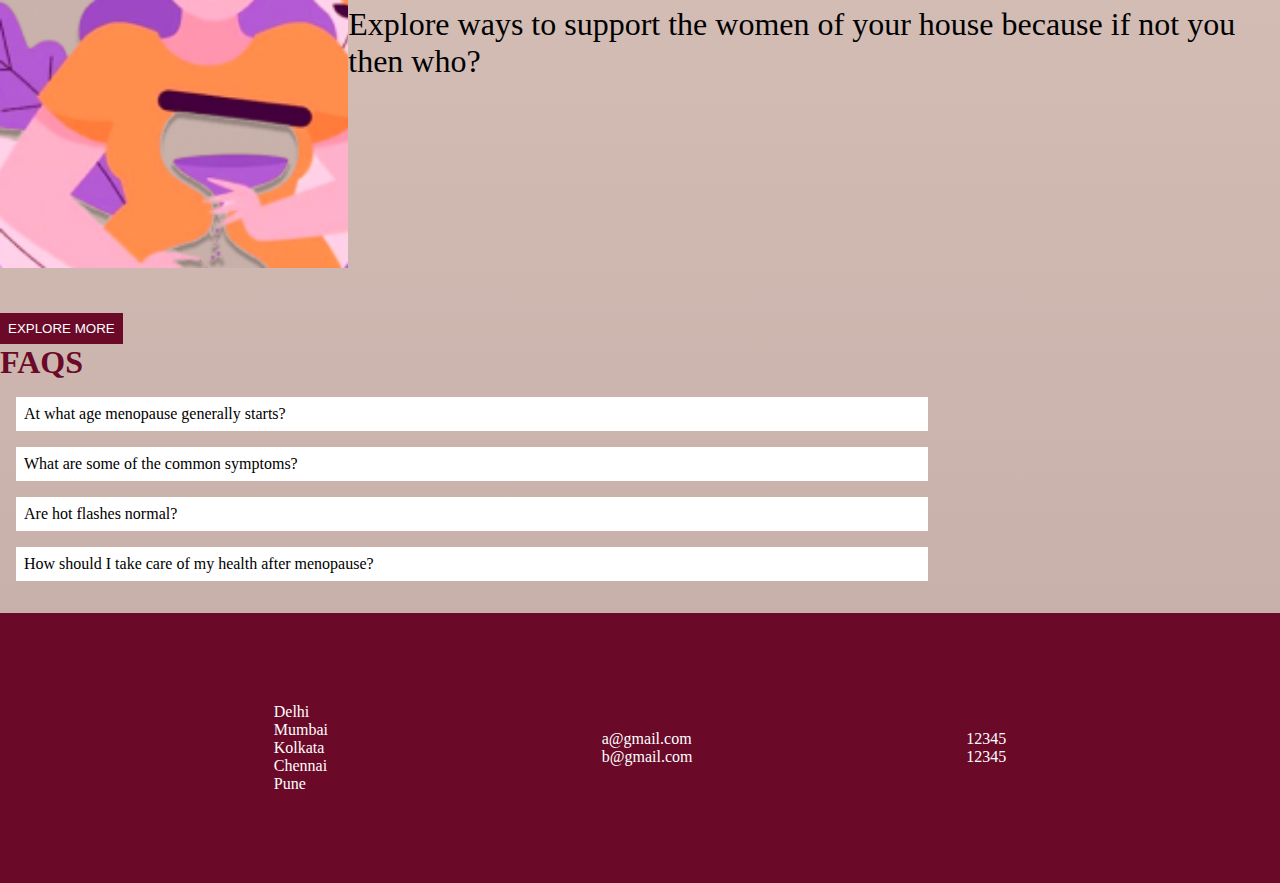
==== commit a8c85266: "commit changed" ====
--- a/index.html
+++ b/index.html
@@ -5,6 +5,7 @@
     <meta name="viewport" content="width=device-width, initial-scale=1.0">
     <link rel="stylesheet" href="style.css">
     <title>Vultr</title>
+
 </head>
 <body>
 <header id="header_home">
@@ -13,7 +14,7 @@
 <div id="navbar">
 <div> Home </div>
 <div> <a href="consult.html" class="pink-link">Consult</a> </div>
-<div><a href="tracker.html" class="pink-link"> Tracker</a> </div>
+<div> <a href="tracker.html" class="pink-link"> Tracker</a> </div>
 <div><a href="community.html" class="pink-link"> Community</a> </div>
 </div>
 
@@ -22,9 +23,14 @@
 </button></a>
 
 <div>
+
     <button class="pink_button"> ABOUT </button>
+
     <button class="pink_button"> GETTING STARTED </button>
+
 </div>
+
+
 </header>
 
 <main>
@@ -33,109 +39,109 @@
 
         <div class="feat1 featcommon"> 
             <div class="feat1-image"> </div>
-            <!-- Tracker CTA Button -->
-            <a href="tracker.html" class="cta-button"> SYMPTOMS TRACKER </a>
+              <div>SYMPTOM TRACKER  </div>
+
         </div>
 
         <div class="feat2 featcommon">   
             <div class="feat2-image"> </div> 
-            <!-- Diet and Tips CTA Button -->
-            <a href="diet_and_tips.html" class="cta-button"> DIET AND TIPS </a>
+            DIET AND TIPS 
+        
         </div>
+
 
         <div class="feat3 featcommon">  
             <div class="feat3-image"></div> 
-            <!-- Expert Guidance CTA Button -->
-            <a href="consult.html" class="cta-button"> EXPERT GUIDANCE </a>
-        </div>
+            EXPERT GUIDANCE  </div>
 
         <div class="feat4 featcommon">   
-            <div class="feat4-image"></div> 
-            <!-- Community CTA Button -->
-            <a href="community.html" class="cta-button"> COMMUNITY </a>
-        </div>
+            <div class="feat4-image"></div> COMMUNITY </div>
 
     </div>
 
     <div id="common_tips">
         <h1 class="pink_heading"> COMMON TIPS </h1>
+
+        <!--<div class="commont-tips-main-content features-elaborated-on-home-page">
+        
+        <div class="common-tips-main-image"> </div>
+        <div> We understand menopause can be tough, so why not get some tips direct from the experts </div>
+        </div>-->
+        
         <div class="common-tips-horizontal-scroll">
+
             <div class="common-tip-number">
-                <div></div> 
-                <div>Menopause increases the risk of osteoporosis, 
-                    so include foods rich in calcium (like dairy, leafy greens, 
-                    and fortified products) and vitamin D (from sunlight exposure,
-                    fish, and fortified foods).</div>
+            <div></div> 
+            <div>Menopause increases the risk of osteoporosis, 
+                so include foods rich in calcium (like dairy, leafy greens, 
+                and fortified products) and vitamin D (from sunlight exposure,
+                 fish, and fortified foods).</div>
             </div>
+
+             
             <div class="common-tip-number">
                 <div></div> 
                 <div>Regular aerobic activity can help manage weight
-                    and improve heart health, which is important since
-                    cardiovascular risks rise post-menopause.</div>
-            </div>
-            <div class="common-tip-number">
-                <div></div> 
-                <div>Found in soy, flaxseed, and other plant sources,
-                    these can mimic estrogen and may relieve some
-                    menopause symptoms.</div>
-            </div>
+                     and improve heart health, which is important since
+                      cardiovascular risks rise post-menopause.</div>
+                </div>
+
+
+                <div class="common-tip-number">
+                    <div></div> 
+                    <div>: Found in soy, flaxseed, and other plant sources,
+                         these can mimic estrogen and may relieve some
+                          menopause symptoms.</div>
+                    </div>
+
+
         </div>
 
+
+
+
+
         <a href="common_tips.html"> <button class="pink_button"> EXPLORE MORE </button></a>
+         
     </div>
+
 
     <div id="webinars">
         <h1 class="pink_heading">UPCOMING WEBINARS</h1>
+        </div>
+
+
+
+    <div id="family_support">
+        <h1 class="pink_heading">FAMILY SUPPORT </h1>
+
+        <div class="family-support-main-content features-elaborated-on-home-page">
+            <div class="family-support-main-image"></div>
+   <div>Explore ways to support the women of your house because if not you then who?</div>
+
+         </div>
+   <a href="familySupport.html"><button class="pink_button"> EXPLORE MORE</button></a>
+
     </div>
 
-    <section class="family-support">
-        <h1>Supporting Your Loved One Through Menopause</h1>
-        <p>Here are some helpful tips for family members to support women going through menopause.</p>
 
-        <div class="tip-of-day">
-            <h2>Tip of the Day</h2>
-            <p>“Offer to help with household chores to reduce stress and allow her more time for self-care.”</p>
-        </div>
 
-        <div class="tips-container">
-            <div class="tip-card">
-                <h3>Empathy and Understanding</h3>
-                <p>Listen actively and without judgment. Understand that mood swings are part of the process, and practice patience.</p>
-            </div>
-            <div class="tip-card">
-                <h3>Communication Guidelines</h3>
-                <p>Keep communication open and supportive. Ask how you can help, and respect her need for personal space.</p>
-            </div>
-            <div class="tip-card">
-                <h3>Health and Lifestyle Support</h3>
-                <p>Encourage healthy choices like walking, preparing nutritious meals, and exploring relaxation together.</p>
-            </div>
-            <div class="tip-card">
-                <h3>Encouraging Self-Care</h3>
-                <p>Support her self-care by helping with household tasks, creating a peaceful environment, and reminding her to prioritize herself.</p>
-            </div>
-            <div class="tip-card">
-                <h3>Mental Health Awareness</h3>
-                <p>Learn about mood-related symptoms and provide a judgment-free environment that supports her mental well-being.</p>
-            </div>
-            <div class="tip-card">
-                <h3>Recommended Resources</h3>
-                <p>Explore resources together like articles and videos to better understand menopause and how to be supportive.</p>
-            </div>
-        </div>
-    </section>
+<div id="faq">
+<h1 class="pink_heading"> FAQS </h1>
+    <div class="faq1"> At what age menopause generally starts? </div>
+    <div class="faq1"> What are some of the common symptoms? </div>
+    <div class="faq1"> Are hot flashes normal?</div>
+    <div class="faq1"> How should I take care of my health after menopause?</div>
 
-    <div id="faq">
-        <h1 class="pink_heading"> FAQS </h1>
-        <div class="faq1"> At what age menopause generally starts? </div>
-        <div class="faq1"> What are some of the common symptoms? </div>
-        <div class="faq1"> Are hot flashes normal?</div>
-        <div class="faq1"> How should I take care of my health after menopause?</div>
-    </div>
+</div>
 
 </main>
 
+
+
+    
 <footer>
+
     <ul id="city_list">
         <li>Delhi</li>
         <li>Mumbai</li>
@@ -156,5 +162,6 @@
 </footer>
 
 </body>
-</html>
 
+
+</html>--- a/style.css
+++ b/style.css
@@ -50,97 +50,6 @@
     margin: 1rem;
     padding: 0.5rem;
     width:70vw;
-}
-
-.cta-button {
-    display: inline-block;
-    padding: 10px 20px;
-    background-color: #AA1945; /* Customize button background color */
-    color: #fff; /* Button text color */
-    text-align: center;
-    font-size: 18px;
-    font-weight: bold;
-    text-decoration: none; /* Remove underline */
-    border-radius: 5px; /* Rounded corners */
-    margin: 10px 0;
-    transition: background-color 0.3s ease;
-}
-
-.cta-button:hover {
-    background-color: #f2a0c0; /* Change background color on hover */
-}
-
-/* style.css */
-
-body {
-    font-family: Arial, sans-serif;
-    margin: 0;
-    padding: 0;
-    background-color: #f4f4f9;
-}
-
-.family-support {
-    width: 100%;
-    padding: 0px;
-    padding-bottom: 20px;
-    background-color: #ffffff;
-    text-align: center;
-}
-
-.family-support h1 {
-    color: #333;
-    margin-bottom: 10px;
-}
-
-.family-support p {
-    color: #666;
-    margin-bottom: 20px;
-}
-
-.tip-of-day {
-    background-color: #ebc5d9ff;
-    padding: 15px;
-    border-radius: 6px;
-    margin-bottom: 30px;
-    max-width: 800px;
-    margin-left: auto;
-    margin-right: auto;
-}
-
-.tip-of-day h2 {
-    color: #1565c0;
-}
-
-.tips-container {
-    display: grid;
-    grid-template-columns: repeat(3, 1fr);
-    gap: 20px;
-    max-width: 1200px;
-    margin: 0 auto;
-}
-
-.tip-card {
-    background-color: #f1f1f1;
-    padding: 20px;
-    border-radius: 6px;
-    box-shadow: 0 2px 4px rgba(0, 0, 0, 0.1);
-    transition: transform 0.2s;
-}
-
-.tip-card:hover {
-    transform: scale(1.05);
-}
-
-.tip-card h3 {
-    color: #333;
-    font-size: 1.2em;
-    margin-bottom: 10px;
-}
-
-.tip-card p {
-    color: #555;
-    font-size: 0.9em;
-    line-height: 1.5;
 }
 
 footer{
@@ -650,6 +559,8 @@
     width:30vw;
     background-color: white;
     margin: 0.5rem;
+    text-align: left;
+    padding: 1rem;
 }
 
 .doctor-section{
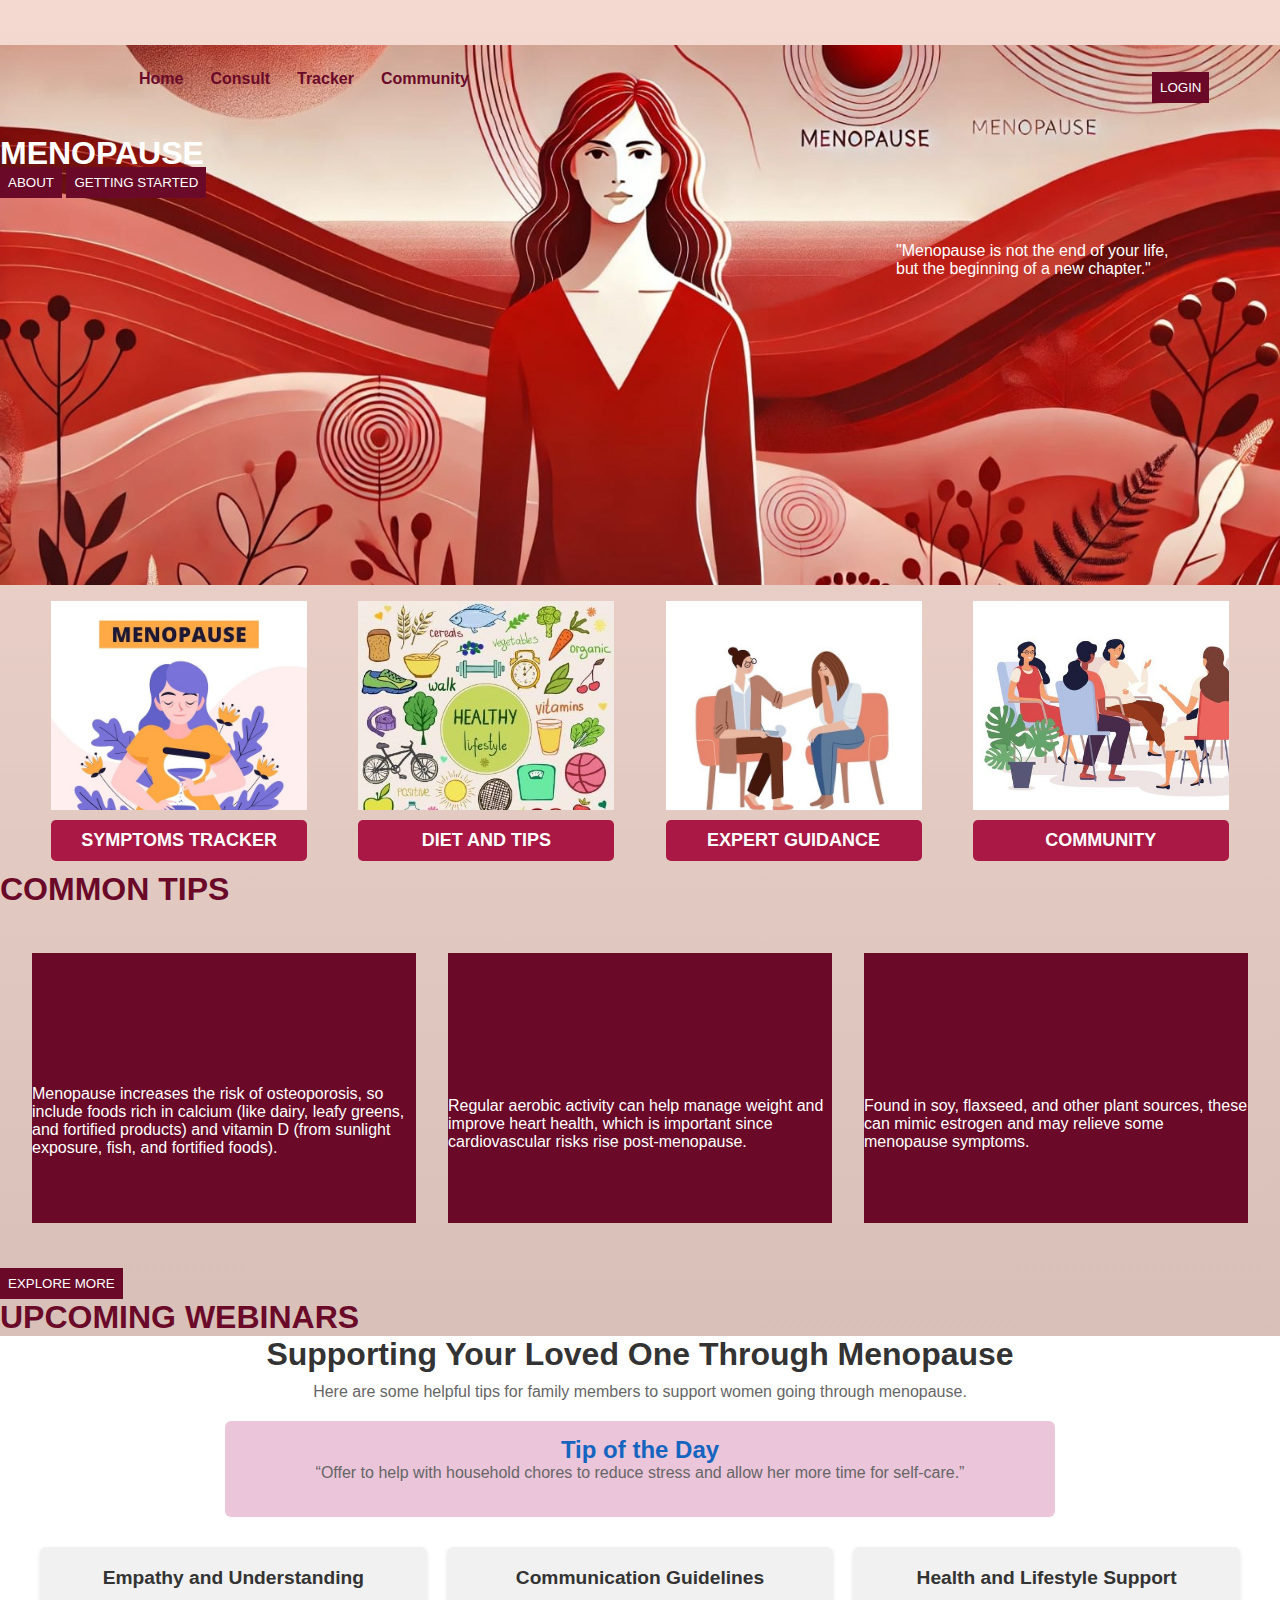
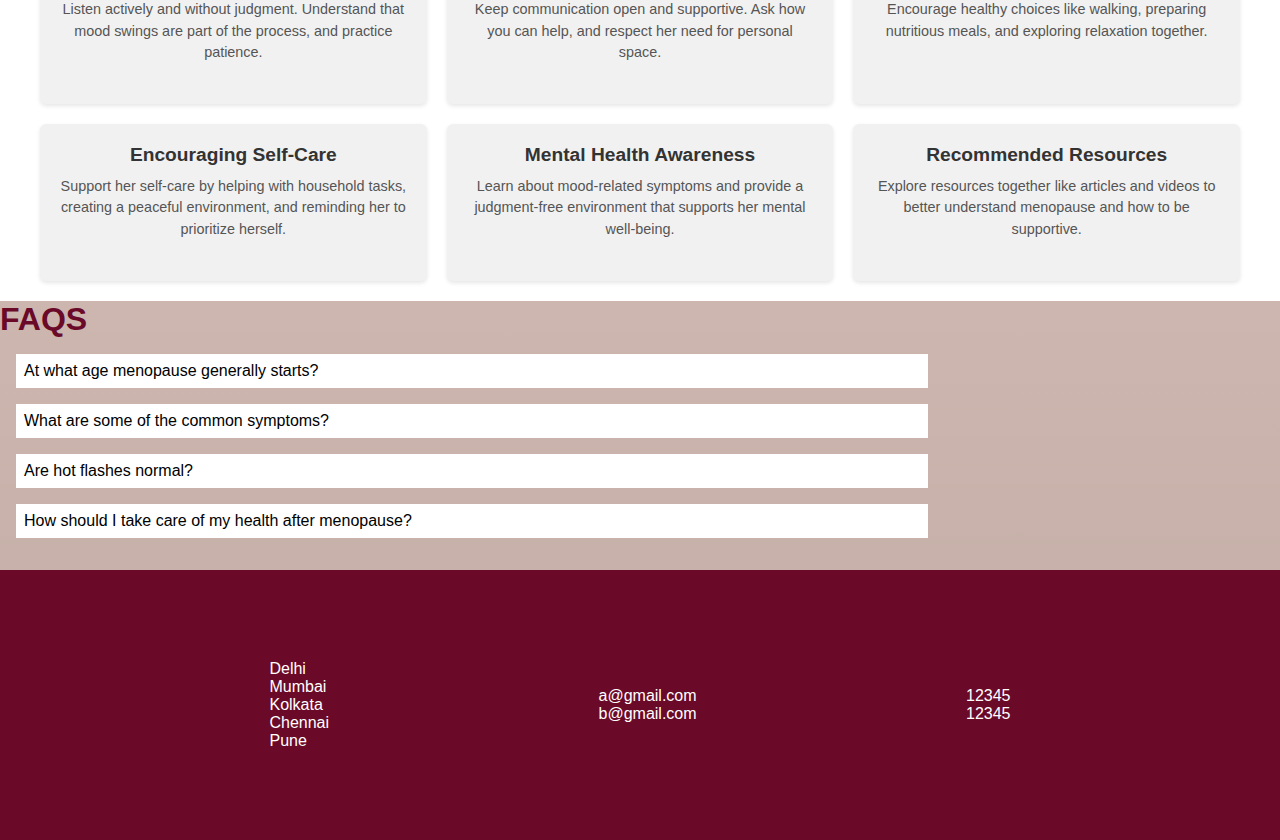
==== commit 21247e01: "Merge branch 'main' of https://github.com/YashviGupta191105/MenopauseHub" ====
--- a/index.html
+++ b/index.html
@@ -5,7 +5,6 @@
     <meta name="viewport" content="width=device-width, initial-scale=1.0">
     <link rel="stylesheet" href="style.css">
     <title>Vultr</title>
-
 </head>
 <body>
 <header id="header_home">
@@ -14,7 +13,7 @@
 <div id="navbar">
 <div> Home </div>
 <div> <a href="consult.html" class="pink-link">Consult</a> </div>
-<div> <a href="tracker.html" class="pink-link"> Tracker</a> </div>
+<div><a href="tracker.html" class="pink-link"> Tracker</a> </div>
 <div><a href="community.html" class="pink-link"> Community</a> </div>
 </div>
 
@@ -23,14 +22,9 @@
 </button></a>
 
 <div>
-
     <button class="pink_button"> ABOUT </button>
-
     <button class="pink_button"> GETTING STARTED </button>
-
 </div>
-
-
 </header>
 
 <main>
@@ -39,109 +33,109 @@
 
         <div class="feat1 featcommon"> 
             <div class="feat1-image"> </div>
-              <div>SYMPTOM TRACKER  </div>
-
+            <!-- Tracker CTA Button -->
+            <a href="tracker.html" class="cta-button"> SYMPTOMS TRACKER </a>
         </div>
 
         <div class="feat2 featcommon">   
             <div class="feat2-image"> </div> 
-            DIET AND TIPS 
-        
+            <!-- Diet and Tips CTA Button -->
+            <a href="diet_and_tips.html" class="cta-button"> DIET AND TIPS </a>
         </div>
-
 
         <div class="feat3 featcommon">  
             <div class="feat3-image"></div> 
-            EXPERT GUIDANCE  </div>
+            <!-- Expert Guidance CTA Button -->
+            <a href="consult.html" class="cta-button"> EXPERT GUIDANCE </a>
+        </div>
 
         <div class="feat4 featcommon">   
-            <div class="feat4-image"></div> COMMUNITY </div>
+            <div class="feat4-image"></div> 
+            <!-- Community CTA Button -->
+            <a href="community.html" class="cta-button"> COMMUNITY </a>
+        </div>
 
     </div>
 
     <div id="common_tips">
         <h1 class="pink_heading"> COMMON TIPS </h1>
-
-        <!--<div class="commont-tips-main-content features-elaborated-on-home-page">
-        
-        <div class="common-tips-main-image"> </div>
-        <div> We understand menopause can be tough, so why not get some tips direct from the experts </div>
-        </div>-->
-        
         <div class="common-tips-horizontal-scroll">
-
             <div class="common-tip-number">
-            <div></div> 
-            <div>Menopause increases the risk of osteoporosis, 
-                so include foods rich in calcium (like dairy, leafy greens, 
-                and fortified products) and vitamin D (from sunlight exposure,
-                 fish, and fortified foods).</div>
+                <div></div> 
+                <div>Menopause increases the risk of osteoporosis, 
+                    so include foods rich in calcium (like dairy, leafy greens, 
+                    and fortified products) and vitamin D (from sunlight exposure,
+                    fish, and fortified foods).</div>
             </div>
-
-             
             <div class="common-tip-number">
                 <div></div> 
                 <div>Regular aerobic activity can help manage weight
-                     and improve heart health, which is important since
-                      cardiovascular risks rise post-menopause.</div>
-                </div>
-
-
-                <div class="common-tip-number">
-                    <div></div> 
-                    <div>: Found in soy, flaxseed, and other plant sources,
-                         these can mimic estrogen and may relieve some
-                          menopause symptoms.</div>
-                    </div>
-
-
+                    and improve heart health, which is important since
+                    cardiovascular risks rise post-menopause.</div>
+            </div>
+            <div class="common-tip-number">
+                <div></div> 
+                <div>Found in soy, flaxseed, and other plant sources,
+                    these can mimic estrogen and may relieve some
+                    menopause symptoms.</div>
+            </div>
         </div>
 
-
-
-
-
         <a href="common_tips.html"> <button class="pink_button"> EXPLORE MORE </button></a>
-         
     </div>
-
 
     <div id="webinars">
         <h1 class="pink_heading">UPCOMING WEBINARS</h1>
+    </div>
+
+    <section class="family-support">
+        <h1>Supporting Your Loved One Through Menopause</h1>
+        <p>Here are some helpful tips for family members to support women going through menopause.</p>
+
+        <div class="tip-of-day">
+            <h2>Tip of the Day</h2>
+            <p>“Offer to help with household chores to reduce stress and allow her more time for self-care.”</p>
         </div>
 
+        <div class="tips-container">
+            <div class="tip-card">
+                <h3>Empathy and Understanding</h3>
+                <p>Listen actively and without judgment. Understand that mood swings are part of the process, and practice patience.</p>
+            </div>
+            <div class="tip-card">
+                <h3>Communication Guidelines</h3>
+                <p>Keep communication open and supportive. Ask how you can help, and respect her need for personal space.</p>
+            </div>
+            <div class="tip-card">
+                <h3>Health and Lifestyle Support</h3>
+                <p>Encourage healthy choices like walking, preparing nutritious meals, and exploring relaxation together.</p>
+            </div>
+            <div class="tip-card">
+                <h3>Encouraging Self-Care</h3>
+                <p>Support her self-care by helping with household tasks, creating a peaceful environment, and reminding her to prioritize herself.</p>
+            </div>
+            <div class="tip-card">
+                <h3>Mental Health Awareness</h3>
+                <p>Learn about mood-related symptoms and provide a judgment-free environment that supports her mental well-being.</p>
+            </div>
+            <div class="tip-card">
+                <h3>Recommended Resources</h3>
+                <p>Explore resources together like articles and videos to better understand menopause and how to be supportive.</p>
+            </div>
+        </div>
+    </section>
 
-
-    <div id="family_support">
-        <h1 class="pink_heading">FAMILY SUPPORT </h1>
-
-        <div class="family-support-main-content features-elaborated-on-home-page">
-            <div class="family-support-main-image"></div>
-   <div>Explore ways to support the women of your house because if not you then who?</div>
-
-         </div>
-   <a href="familySupport.html"><button class="pink_button"> EXPLORE MORE</button></a>
-
+    <div id="faq">
+        <h1 class="pink_heading"> FAQS </h1>
+        <div class="faq1"> At what age menopause generally starts? </div>
+        <div class="faq1"> What are some of the common symptoms? </div>
+        <div class="faq1"> Are hot flashes normal?</div>
+        <div class="faq1"> How should I take care of my health after menopause?</div>
     </div>
-
-
-
-<div id="faq">
-<h1 class="pink_heading"> FAQS </h1>
-    <div class="faq1"> At what age menopause generally starts? </div>
-    <div class="faq1"> What are some of the common symptoms? </div>
-    <div class="faq1"> Are hot flashes normal?</div>
-    <div class="faq1"> How should I take care of my health after menopause?</div>
-
-</div>
 
 </main>
 
-
-
-    
 <footer>
-
     <ul id="city_list">
         <li>Delhi</li>
         <li>Mumbai</li>
@@ -162,6 +156,5 @@
 </footer>
 
 </body>
+</html>
 
-
-</html>--- a/style.css
+++ b/style.css
@@ -50,6 +50,97 @@
     margin: 1rem;
     padding: 0.5rem;
     width:70vw;
+}
+
+.cta-button {
+    display: inline-block;
+    padding: 10px 20px;
+    background-color: #AA1945; /* Customize button background color */
+    color: #fff; /* Button text color */
+    text-align: center;
+    font-size: 18px;
+    font-weight: bold;
+    text-decoration: none; /* Remove underline */
+    border-radius: 5px; /* Rounded corners */
+    margin: 10px 0;
+    transition: background-color 0.3s ease;
+}
+
+.cta-button:hover {
+    background-color: #f2a0c0; /* Change background color on hover */
+}
+
+/* style.css */
+
+body {
+    font-family: Arial, sans-serif;
+    margin: 0;
+    padding: 0;
+    background-color: #f4f4f9;
+}
+
+.family-support {
+    width: 100%;
+    padding: 0px;
+    padding-bottom: 20px;
+    background-color: #ffffff;
+    text-align: center;
+}
+
+.family-support h1 {
+    color: #333;
+    margin-bottom: 10px;
+}
+
+.family-support p {
+    color: #666;
+    margin-bottom: 20px;
+}
+
+.tip-of-day {
+    background-color: #ebc5d9ff;
+    padding: 15px;
+    border-radius: 6px;
+    margin-bottom: 30px;
+    max-width: 800px;
+    margin-left: auto;
+    margin-right: auto;
+}
+
+.tip-of-day h2 {
+    color: #1565c0;
+}
+
+.tips-container {
+    display: grid;
+    grid-template-columns: repeat(3, 1fr);
+    gap: 20px;
+    max-width: 1200px;
+    margin: 0 auto;
+}
+
+.tip-card {
+    background-color: #f1f1f1;
+    padding: 20px;
+    border-radius: 6px;
+    box-shadow: 0 2px 4px rgba(0, 0, 0, 0.1);
+    transition: transform 0.2s;
+}
+
+.tip-card:hover {
+    transform: scale(1.05);
+}
+
+.tip-card h3 {
+    color: #333;
+    font-size: 1.2em;
+    margin-bottom: 10px;
+}
+
+.tip-card p {
+    color: #555;
+    font-size: 0.9em;
+    line-height: 1.5;
 }
 
 footer{
@@ -357,6 +448,14 @@
     text-align: center;
     box-shadow: 0 4px 8px rgba(0, 0, 0, 0.1);
     border-radius: 10px;
+   /* height: 400px;*/ /* Set the height you need */
+    overflow-y: auto; /* Enables vertical scrolling */
+    /*padding: 10px;*/
+    box-sizing: border-box;
+    width: 95%;
+    margin-left: 1rem;
+    /*height: 10 rem;*/
+    height: 80vh; /* Takes up 80% of the viewport height */
 }
 
 .row {
@@ -366,6 +465,15 @@
     text-align: center;
     box-shadow: 0 4px 8px rgba(0, 0, 0, 0.1);
     border-radius: 10px;
+
+
+        height: 500px; /* Set the height you need */
+        overflow-y: auto; /* Enables vertical scrolling */
+       /* padding: 10px;*/
+        box-sizing: border-box;
+    width:25rem;
+    height: 80vh;
+    margin-right: 80px; /* Adjust the value to shift as much as needed */
 }
 
 
@@ -450,19 +558,27 @@
 
 /*reddit like*/
 .navbar-for-feed {
-    background-color: #ffffff;
-    padding: 10px 50px;
+    background-color: #f1bece;
+    padding: 20px 50px;
     display: flex;
     align-items: center;
     justify-content: space-between;
     border-bottom: 1px solid #ddd;
     margin-top: -10rem;
     margin-left: -10rem;
+    /* Gradient background */
+    background: linear-gradient(90deg, #e49191, #f6b7b7, #eac8c8);
+
+    color: #fff; /* Set text color for better contrast */
+    width: 100rem;
+
+
 }
 
 .navbar-for-feed h1 {
     margin: 0;
     color: #ff4500; /* Reddit orange */
+
 }
 
 .navbar-for-feed input[type="text"] {
@@ -504,7 +620,14 @@
 }
 
 .main-content-for-feed {
-    flex: 1;
+         flex: 1;
+
+       /* height: 400px; !* Set the height you need *!
+        overflow-y: auto; !* Enables vertical scrolling *!
+        padding: 10px;
+        box-sizing: border-box;*/
+
+
 }
 
 .post-for-feed {
@@ -611,4 +734,42 @@
     justify-content: space-evenly;
     height: 100vh;
     padding: 1rem;
+}
+
+/*
+moodselection part community*/
+.mood-selector {
+    text-align: center;
+    margin: 20px;
+}
+
+.mood-button {
+    padding: 10px 20px;
+    margin: 5px;
+    background-color: #320808;
+    color: white;
+    border: none;
+    cursor: pointer;
+    border-radius: 5px;
+}
+
+.dialog {
+    position: fixed;
+    top: 50%;
+    left: 50%;
+    transform: translate(-50%, -50%);
+    background-color: #333;
+    color: white;
+    padding: 20px;
+    border-radius: 5px;
+    box-shadow: 0 4px 8px rgba(0, 0, 0, 0.3);
+}
+
+.dialog button {
+    margin-top: 10px;
+    padding: 5px 10px;
+    background-color: #fff;
+    color: #333;
+    border: none;
+    cursor: pointer;
 }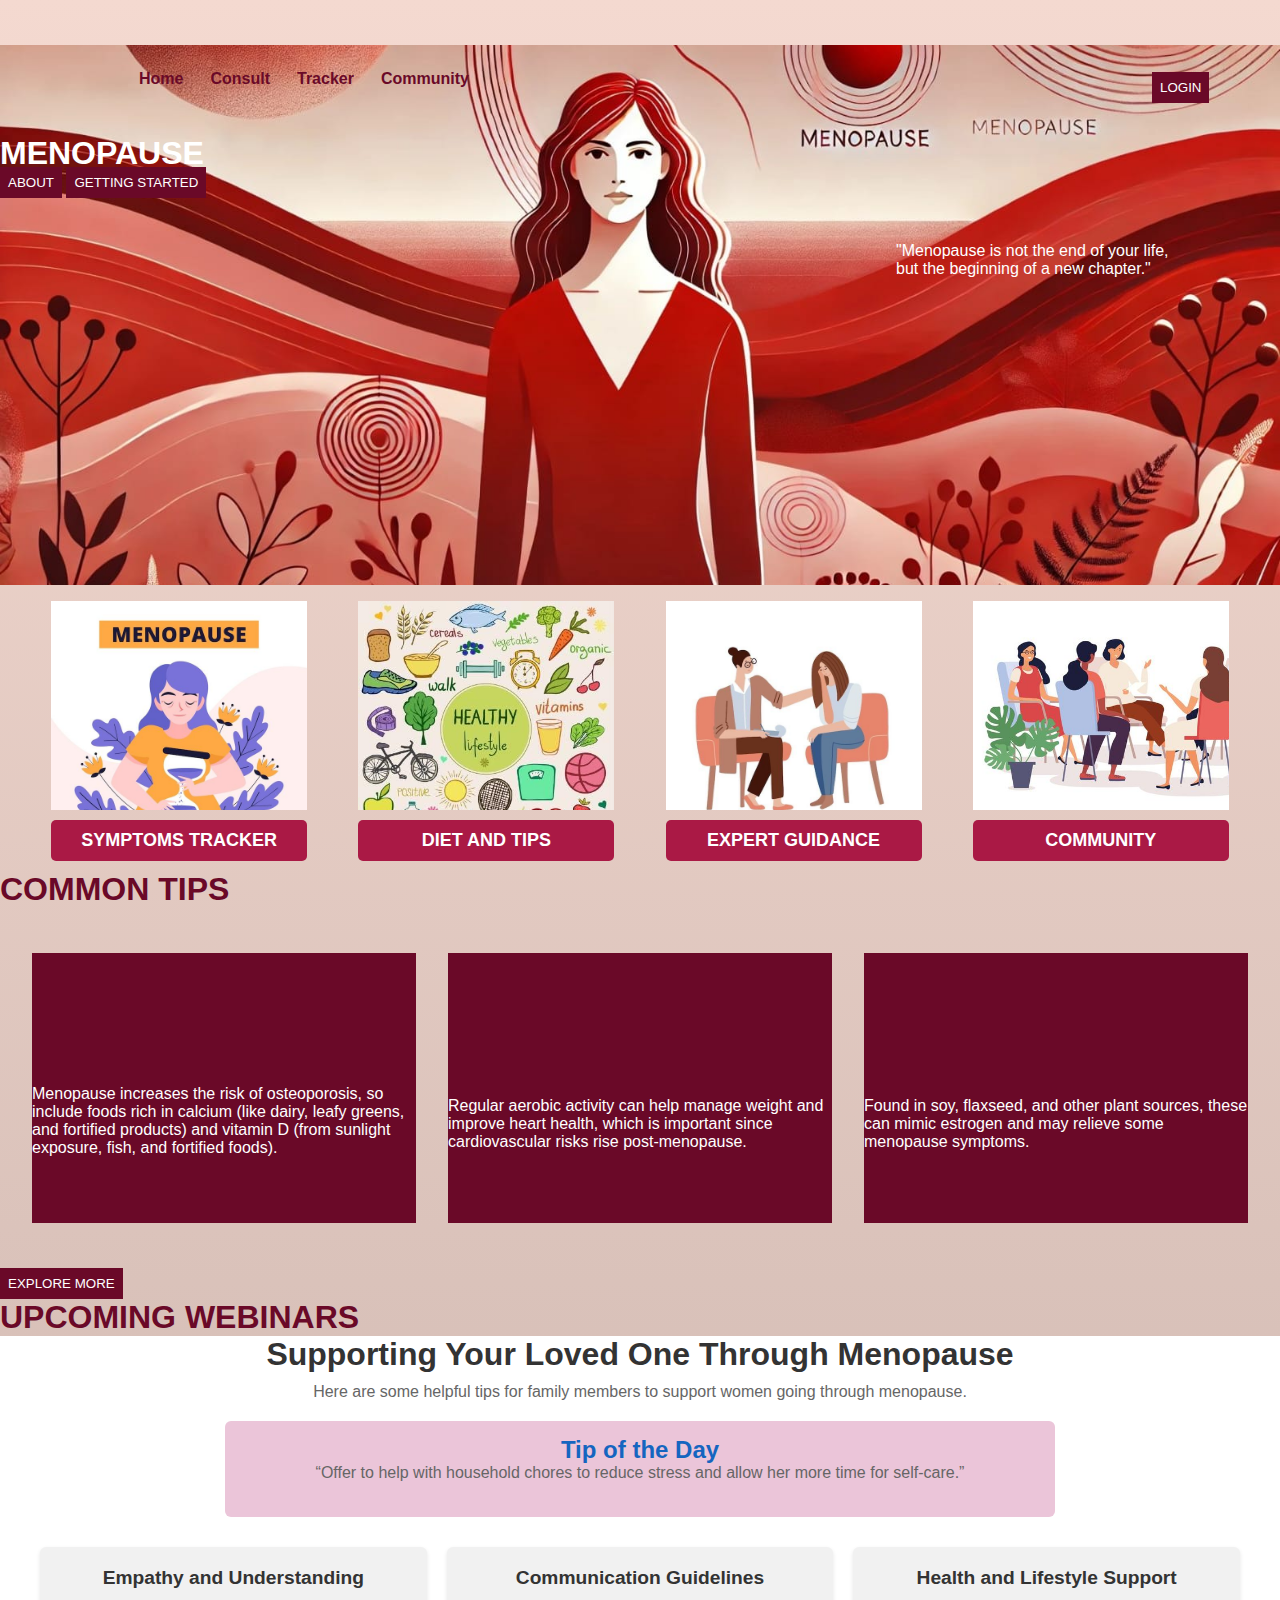
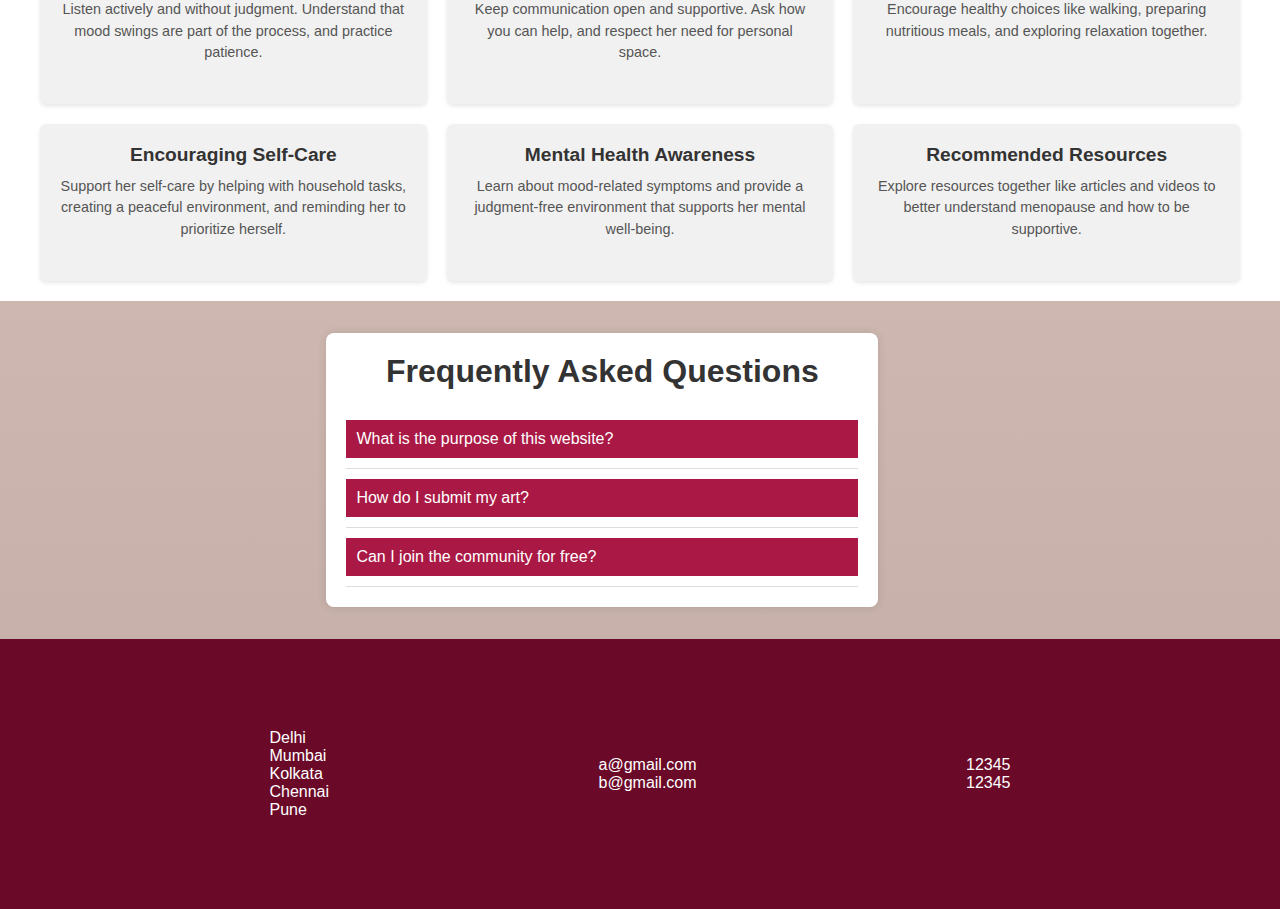
==== commit a926b015: "faq transformed" ====
--- a/index.html
+++ b/index.html
@@ -4,7 +4,10 @@
     <meta charset="UTF-8">
     <meta name="viewport" content="width=device-width, initial-scale=1.0">
     <link rel="stylesheet" href="style.css">
+    <link rel="stylesheet" href="faq.css">
     <title>Vultr</title>
+
+
 </head>
 <body>
 <header id="header_home">
@@ -125,13 +128,37 @@
         </div>
     </section>
 
-    <div id="faq">
+   <!-- <div id="faq">
         <h1 class="pink_heading"> FAQS </h1>
         <div class="faq1"> At what age menopause generally starts? </div>
         <div class="faq1"> What are some of the common symptoms? </div>
         <div class="faq1"> Are hot flashes normal?</div>
         <div class="faq1"> How should I take care of my health after menopause?</div>
-    </div>
+    </div>-->
+    <section class="faq-section">
+        <h1>Frequently Asked Questions</h1>
+        
+        <div class="faq-item">
+            <button class="faq-question">What is the purpose of this website?</button>
+            <div class="faq-answer">
+                <p>This website provides Star Wars-themed art and a platform for fans to explore and engage with content.</p>
+            </div>
+        </div>
+
+        <div class="faq-item">
+            <button class="faq-question">How do I submit my art?</button>
+            <div class="faq-answer">
+                <p>You can submit your art by navigating to the 'Submit Art' section and following the instructions provided.</p>
+            </div>
+        </div>
+
+        <div class="faq-item">
+            <button class="faq-question">Can I join the community for free?</button>
+            <div class="faq-answer">
+                <p>Yes, joining the community is free. Just create an account to get started.</p>
+            </div>
+        </div>
+    </section>
 
 </main>
 
--- a/faq.css
+++ b/faq.css
@@ -0,0 +1,55 @@
+
+.faq-section {
+    position: relative;
+    left: 23vw;
+    max-width: 600px;
+    width: 40vw;
+    padding: 20px;
+    background-color: #fff;
+    border-radius: 8px;
+    box-shadow: 0 0 10px rgba(0, 0, 0, 0.1);
+    margin: 2rem;
+}
+
+.faq-section h1 {
+    text-align: center;
+    margin-bottom: 20px;
+    color: #333;
+}
+
+.faq-item {
+    border-bottom: 1px solid #ddd;
+    padding: 10px 0;
+}
+
+.faq-question {
+    display: flex;
+    justify-content: space-between;
+    align-items: center;
+    width: 100%;
+    background-color:#AA1945;
+    color: #fff;
+    border: none;
+    padding: 10px;
+    font-size: 16px;
+    cursor: pointer;
+    outline: none;
+    transition: background-color 0.3s;
+}
+
+.faq-question:hover {
+    background-color: #0056b3;
+}
+
+.faq-answer {
+    max-height: 0;
+    overflow: hidden;
+    transition: max-height 0.3s ease;
+    padding-left: 10px;
+    color: #333;
+}
+
+.faq-item.active .faq-answer {
+    max-height: 100px; /* Adjust as needed */
+    padding: 10px 0;
+}